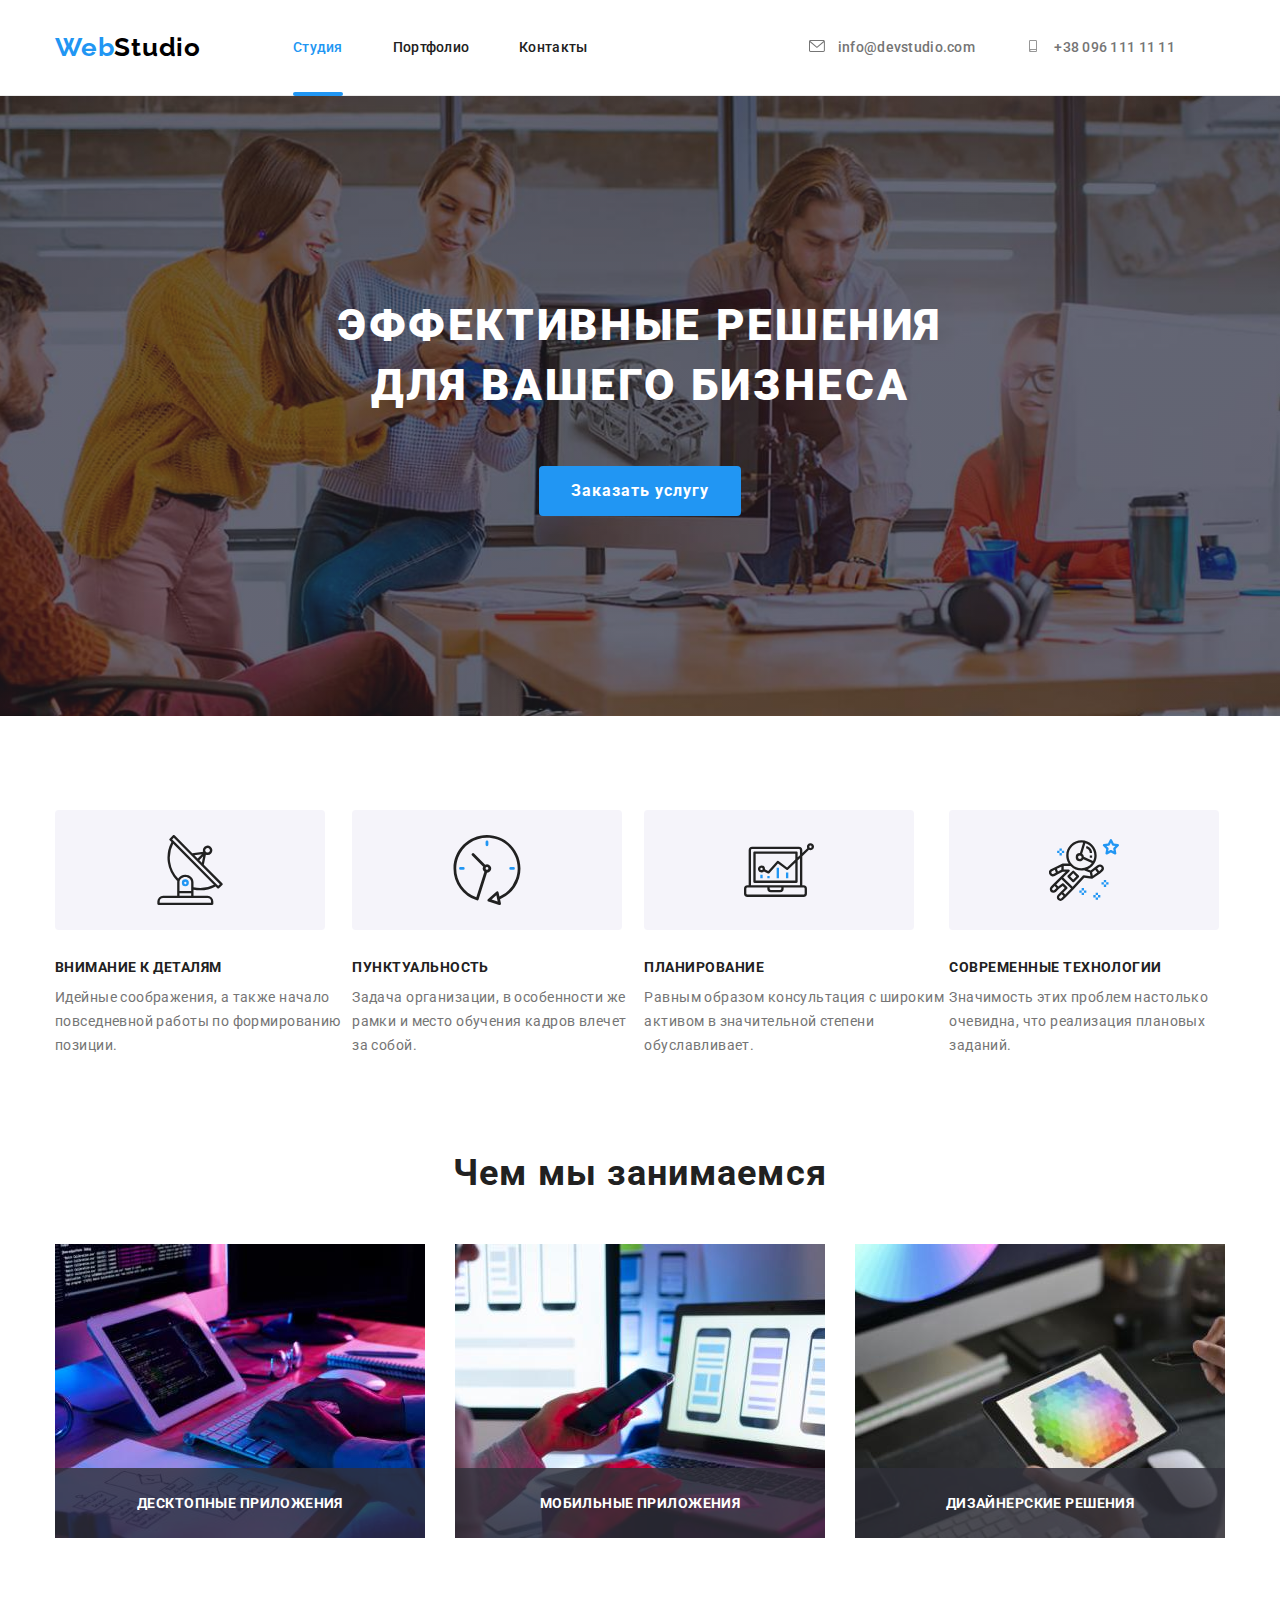
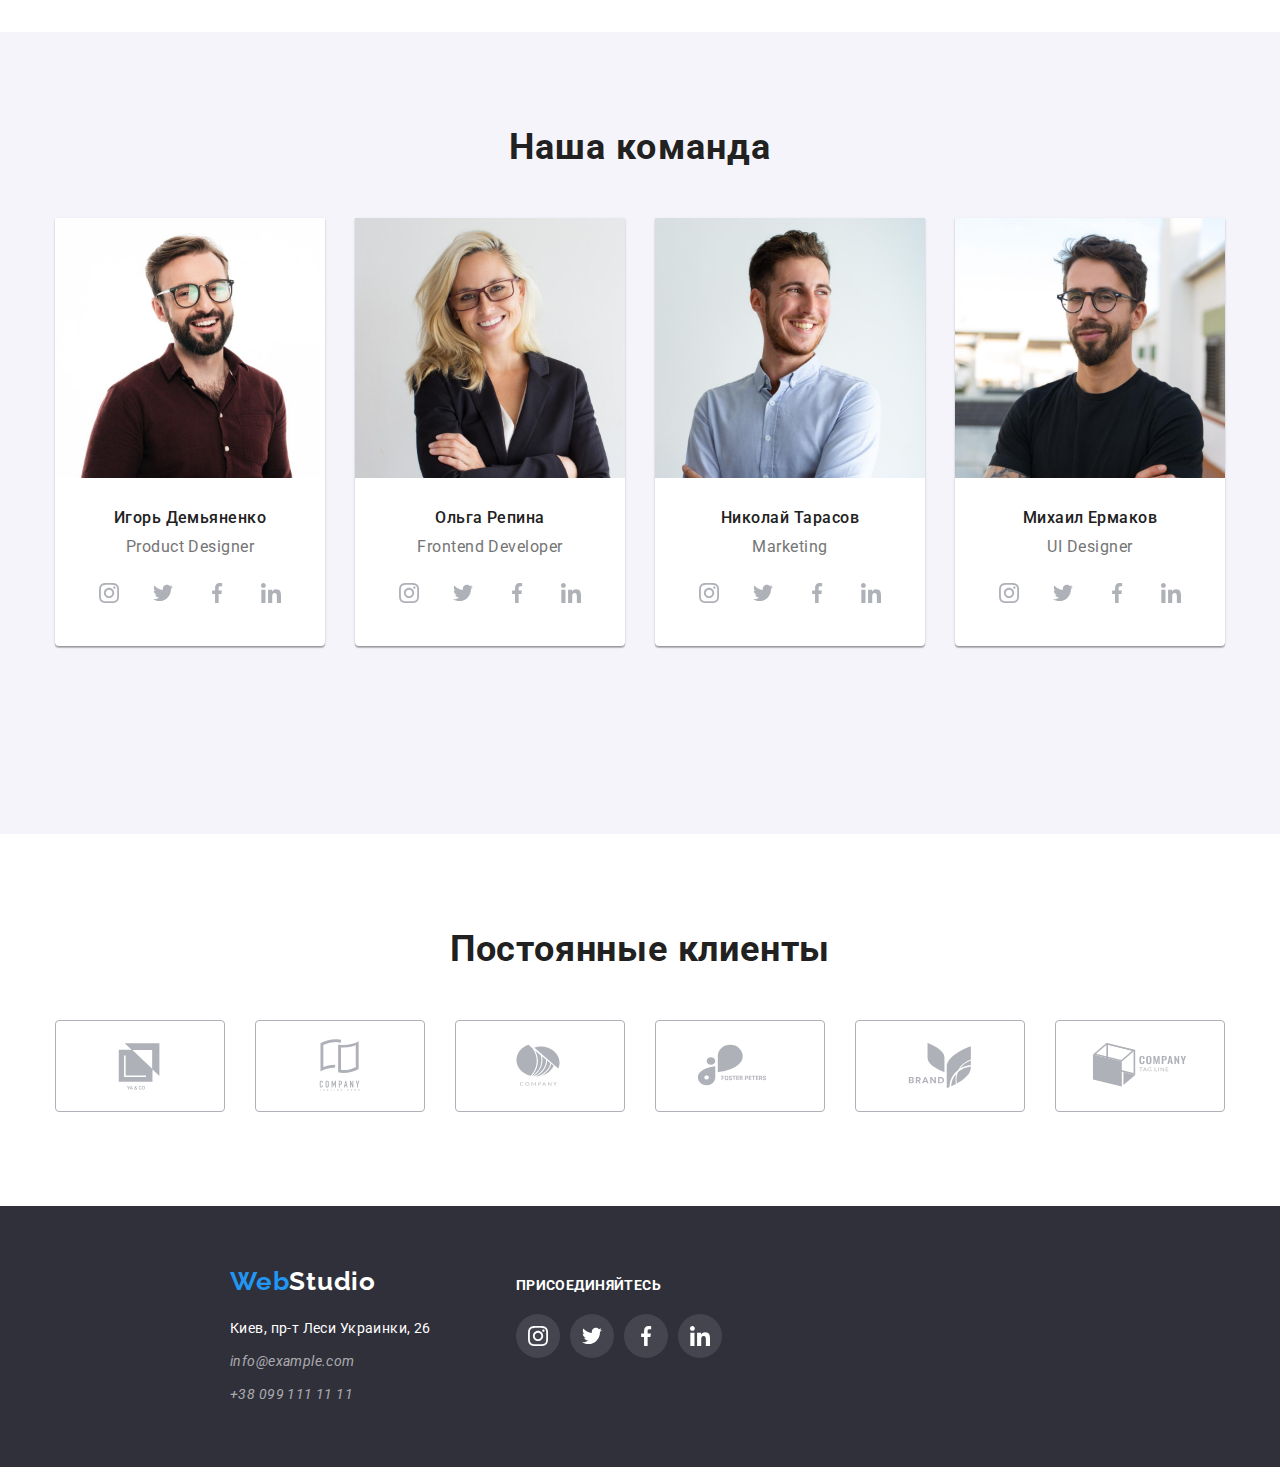
==== index.html @ e21848b0 "save1" ====
<!DOCTYPE html>
<html lang="ru">
  <head>
    <meta charset="UTF-8" />
    <meta http-equiv="X-UA-Compatible" content="IE=edge" />
    <meta name="viewport" content="width=device-width, initial-scale=1.0" />
    <title>WebStudio</title>
    <link
      rel="stylesheet"
      href="https://cdnjs.cloudflare.com/ajax/libs/modern-normalize/1.1.0/modern-normalize.min.css"
    />
    <link rel="preconnect" href="https://fonts.googleapis.com" />
    <link rel="preconnect" href="https://fonts.gstatic.com" crossorigin />
    <link
      href="https://fonts.googleapis.com/css2?family=Raleway:wght@700&family=Roboto:wght@400;500;700;900&display=swap"
      rel="stylesheet"
    />
    <link rel="stylesheet" href="./css/styles.css" />
  </head>

  <body>
    <header class="header">
      <div class="container header-container">
        <nav class="site-nav">
          <a href="" class="header-logo"
            >Web<span class="studio">Studio</span></a
          >
          <ul class="header-menu list">
            <li class="header-item">
              <a class="header-link link current" href="">Студия</a>
            </li>
            <li class="header-item">
              <a class="header-link link" href="./portfolio.html">Портфолио</a>
            </li>
            <li class="header-item">
              <a class="header-link link" href="">Контакты</a>
            </li>
          </ul>
        </nav>
        <div class="header-contact">
          <ul class="header-contacts list header-container">
            <li class="header-contacts-item">
              <a
                class="header-contacts-link link"
                href="mailto:info@devstudio.com"
              >
                <svg class="mail-icon nav-icon">
                  <use href="./images/sprite.svg#icon-mail"></use>
                </svg>
                info@devstudio.com</a
              >
            </li>
            <li class="header-contacts-item">
              <a class="header-contacts-link link" href="tel:+380961111111">
                <svg class="tel-icon nav-icon">
                  <use href="./images/sprite.svg#icon-phone"></use>
                </svg>

                +38 096 111 11 11</a
              >
            </li>
          </ul>
        </div>
      </div>
    </header>
    <main>
      <section class="main-hero">
        <div class="container hero-container">
          <h1 class="hero-title container-title">
            Эффективные решения для вашего бизнеса
          </h1>

          <div class="button">
            <button class="hero-btn btn container-btn" type="button">
              <span class="btn-text" data-modal-open>Заказать услугу</span>
            </button>
          </div>
        </div>
      </section>

      <section class="features">
        <h2 hidden>Наши особенности</h2>
        <div class="container">
          <ul class="advantage">
            <li class="feauters-item list icon-1">
              <h3 class="advantage-title">Внимание к деталям</h3>
              <p class="advantage-description">
                Идейные соображения, а также начало повседневной работы по
                формированию позиции.
              </p>
            </li>
            <li class="feauters-item list icon-2">
              <h3 class="advantage-title">Пунктуальность</h3>
              <p class="advantage-description">
                Задача организации, в особенности же рамки и место обучения
                кадров влечет за собой.
              </p>
            </li>
            <li class="feauters-item list icon-3">
              <h3 class="advantage-title">Планирование</h3>
              <p class="advantage-description">
                Равным образом консультация с широким активом в значительной
                степени обуславливает.
              </p>
            </li>
            <li class="feauters-item list icon-4">
              <h3 class="advantage-title">Современные технологии</h3>
              <p class="advantage-description">
                Значимость этих проблем настолько очевидна, что реализация
                плановых заданий.
              </p>
            </li>
          </ul>
        </div>
      </section>

      <!-- чем мы занимаемся -->
      <section class="about-us">
        <div class="container">
          <h2 class="photo">Чем мы занимаемся</h2>
          <ul class="examples">
            <li class="example-item list">
              <img
                src=".//images/img.jpg"
                alt="Программист в работе"
                width="370"
                height="294"
              />
              <div class="shadow">
                <p class="photo-description">Десктопные приложения</p>
              </div>
            </li>
            <li class="example-item list">
              <img
                src="./images/img-2.jpg"
                alt="Адаптация под мобильное устройство"
                width="370"
                height="294"
              />
              <div class="shadow">
                <p class="photo-description">Мобильные приложения</p>
              </div>
            </li>
            <li class="example-item list">
              <img
                src="./images/img-3.jpg"
                alt="Подбор цвета"
                width="370"
                height="294"
              />
              <div class="shadow">
                <p class="photo-description">Дизайнерские решения</p>
              </div>
            </li>
          </ul>
        </div>
      </section>
      <section class="we">
        <div class="container">
          <h2 class="our-team">Наша команда</h2>
          <ul class="people-list list">
            <li class="team-item">
              <img
                class="team-img"
                src=".//images/img-ppl.jpg"
                alt="Фото мужчины"
                width="270"
                height="260"
              />

              <h3 class="team-personal-name">Игорь Демьяненко</h3>
              <p class="team-position" lang="en">Product Designer</p>
              <ul class="team-item-list social-list list">
                <li class="social-item">
                  <a
                    href="https://www.instagram.com/?hl=ru"
                    class="social-link link"
                  >
                    <svg class="social-icon">
                      <use href="./images/sprite.svg#icon-instagram"></use>
                    </svg>
                  </a>
                </li>
                <li class="social-item">
                  <a
                    href="https://twitter.com/?lang=ru"
                    class="social-link link"
                  >
                    <svg class="social-icon">
                      <use href="./images/sprite.svg#icon-twitter"></use>
                    </svg>
                  </a>
                </li>
                <li class="social-item">
                  <a
                    href="https://uk-ua.facebook.com/"
                    class="social-link link"
                  >
                    <svg class="social-icon">
                      <use href="./images/sprite.svg#icon-facebook"></use>
                    </svg>
                  </a>
                </li>
                <li class="social-item">
                  <a
                    href="https://www.linkedin.com/?trk=guest_homepage-basic_nav-header-logo"
                    class="social-link link"
                  >
                    <svg class="social-icon">
                      <use href="./images/sprite.svg#icon-linkedin"></use>
                    </svg>
                  </a>
                </li>
              </ul>
            </li>
            <li class="team-item">
              <img
                class="team-img"
                src=".//images/img-ppl2.jpg"
                alt="Фото девушки"
                width="270"
                height="260"
              />

              <h3 class="team-personal-name">Ольга Репина</h3>
              <p class="team-position" lang="en">Frontend Developer</p>
              <ul class="team-item-list social-list list">
                <li class="social-item">
                  <a
                    href="https://www.instagram.com/?hl=ru"
                    class="social-link link"
                  >
                    <svg class="social-icon">
                      <use href="./images/sprite.svg#icon-instagram"></use>
                    </svg>
                  </a>
                </li>
                <li class="social-item">
                  <a
                    href="https://twitter.com/?lang=ru"
                    class="social-link link"
                  >
                    <svg class="social-icon">
                      <use href="./images/sprite.svg#icon-twitter"></use>
                    </svg>
                  </a>
                </li>
                <li class="social-item">
                  <a
                    href="https://uk-ua.facebook.com/"
                    class="social-link link"
                  >
                    <svg class="social-icon">
                      <use href="./images/sprite.svg#icon-facebook"></use>
                    </svg>
                  </a>
                </li>
                <li class="social-item">
                  <a
                    href="https://www.linkedin.com/?trk=guest_homepage-basic_nav-header-logo"
                    class="social-link link"
                  >
                    <svg class="social-icon">
                      <use href="./images/sprite.svg#icon-linkedin"></use>
                    </svg>
                  </a>
                </li>
              </ul>
            </li>
            <li class="team-item">
              <img
                class="team-img"
                src=".//images/img-ppl3.jpg"
                alt="Фото парня"
                width="270"
                height="260"
              />

              <h3 class="team-personal-name">Николай Тарасов</h3>
              <p class="team-position" lang="en">Marketing</p>
              <ul class="team-item-list social-list list">
                <li class="social-item">
                  <a
                    href="https://www.instagram.com/?hl=ru"
                    class="social-link link"
                  >
                    <svg class="social-icon">
                      <use href="./images/sprite.svg#icon-instagram"></use>
                    </svg>
                  </a>
                </li>
                <li class="social-item">
                  <a
                    href="https://twitter.com/?lang=ru"
                    class="social-link link"
                  >
                    <svg class="social-icon">
                      <use href="./images/sprite.svg#icon-twitter"></use>
                    </svg>
                  </a>
                </li>
                <li class="social-item">
                  <a
                    href="https://uk-ua.facebook.com/"
                    class="social-link link"
                  >
                    <svg class="social-icon">
                      <use href="./images/sprite.svg#icon-facebook"></use>
                    </svg>
                  </a>
                </li>
                <li class="social-item">
                  <a
                    href="https://www.linkedin.com/?trk=guest_homepage-basic_nav-header-logo"
                    class="social-link link"
                  >
                    <svg class="social-icon">
                      <use href="./images/sprite.svg#icon-linkedin"></use>
                    </svg>
                  </a>
                </li>
              </ul>
            </li>
            <li class="team-item">
              <img
                class="team-img"
                src=".//images/img-ppl4.jpg"
                alt="Фото мужчины в очках"
                width="270"
                height="260"
              />

              <h3 class="team-personal-name">Михаил Ермаков</h3>
              <p class="team-position" lang="en">UI Designer</p>
              <ul class="team-item-list social-list list">
                <li class="social-item">
                  <a
                    href="https://www.instagram.com/?hl=ru"
                    class="social-link link"
                  >
                    <svg class="social-icon">
                      <use href="./images/sprite.svg#icon-instagram"></use>
                    </svg>
                  </a>
                </li>
                <li class="social-item">
                  <a
                    href="https://twitter.com/?lang=ru"
                    class="social-link link"
                  >
                    <svg class="social-icon">
                      <use href="./images/sprite.svg#icon-twitter"></use>
                    </svg>
                  </a>
                </li>
                <li class="social-item">
                  <a
                    href="https://uk-ua.facebook.com/"
                    class="social-link link"
                  >
                    <svg class="social-icon">
                      <use href="./images/sprite.svg#icon-facebook"></use>
                    </svg>
                  </a>
                </li>
                <li class="social-item">
                  <a
                    href="https://www.linkedin.com/?trk=guest_homepage-basic_nav-header-logo"
                    class="social-link link"
                  >
                    <svg class="social-icon">
                      <use href="./images/sprite.svg#icon-linkedin"></use>
                    </svg>
                  </a>
                </li>
              </ul>
            </li>
          </ul>
        </div>
      </section>
      <section class="our-clients">
        <div class="container">
          <h2 class="regular-clients">Постоянные клиенты</h2>
          <ul class="clients-list">
            <li class="clients-item">
              <a href="" class="clients-link">
                <svg class="clients-icon">
                  <use href="./images/sprite.svg#icon-yaco"></use>
                </svg>
              </a>
            </li>
            <li class="clients-item">
              <a href="" class="clients-link">
                <svg class="clients-icon">
                  <use href="./images/sprite.svg#icon-logoscnd"></use>
                </svg>
              </a>
            </li>
            <li class="clients-item">
              <a href="" class="clients-link">
                <svg class="clients-icon">
                  <use href="./images/sprite.svg#icon-logothrd"></use>
                </svg>
              </a>
            </li>
            <li class="clients-item">
              <a href="" class="clients-link">
                <svg class="clients-icon">
                  <use href="./images/sprite.svg#icon-logofr"></use>
                </svg>
              </a>
            </li>
            <li class="clients-item">
              <a href="" class="clients-link">
                <svg class="clients-icon">
                  <use href="./images/sprite.svg#icon-logofifth"></use>
                </svg>
              </a>
            </li>
            <li class="clients-item">
              <a href="" class="clients-link">
                <svg class="clients-icon">
                  <use href="./images/sprite.svg#icon-lastlogo"></use>
                </svg>
              </a>
            </li>
          </ul>
        </div>
      </section>
      <footer class="basement">
        <div class="container footer-container">
          <div class="footer-web">
            <div class="logo-foot">
              <a href="" class="footer-logo"
                >Web<span class="footer-studio">Studio</span></a
              >
            </div>

            <address class="information">
              <ul class="footer-menu list">
                <li class="footer-item">
                  <a
                    class="address-link link"
                    href="https://www.google.com/maps/place/%D0%B1%D1%83%D0%BB.+%D0%9B%D0%B5%D1%81%D0%B8+%D0%A3%D0%BA%D1%80%D0%B0%D0%B8%D0%BD%D0%BA%D0%B8,+26,+%D0%9A%D0%B8%D0%B5%D0%B2,+02000/data=!4m2!3m1!1s0x40d4cf0e033ecbe9:0x57a4dffefec77da0?sa=X&ved=2ahUKEwjEkI7In4zzAhXygf0HHdX_CNgQ8gF6BAgOEAE"
                    >Киев, пр-т Леси Украинки, 26</a
                  >
                </li>
                <li class="footer-item">
                  <a class="footer-link link" href="mailto:info@example.com"
                    >info@example.com</a
                  >
                </li>
                <li class="footer-item">
                  <a class="footer-link link" href="tel:+380991111111"
                    >+38 099 111 11 11</a
                  >
                </li>
              </ul>
            </address>
          </div>
          <div class="social-footer">
            <h3 class="social-head">присоединяйтесь</h3>
            <ul class="social-list list">
              <li class="social-item">
                <a href="https://www.instagram.com/" class="footer-social link">
                  <svg class="footer-social-icon">
                    <use href="./images/sprite.svg#icon-instagram"></use>
                    >
                  </svg>
                </a>
              </li>
              <li class="social-item">
                <a href="https://twitter.com/" class="footer-social link">
                  <svg class="footer-social-icon">
                    <use href="./images/sprite.svg#icon-twitter"></use>
                    >
                  </svg>
                </a>
              </li>
              <li class="social-item">
                <a
                  href="https://uk-ua.facebook.com/"
                  class="footer-social link"
                >
                  <svg class="footer-social-icon">
                    <use href="./images/sprite.svg#icon-facebook"></use>
                    >
                  </svg>
                </a>
              </li>
              <li class="social-item">
                <a href="https://www.linkedin.com/" class="footer-social link">
                  <svg class="footer-social-icon">
                    <use href="./images/sprite.svg#icon-linkedin"></use>
                  </svg>
                </a>
              </li>
            </ul>
          </div>
        </div>
      </footer>
    </main>
    <div class="backdrop is-hidden" data-modal>
      <div class="modal">
        <button type="button" class="close-btn" data-modal-close>
          <svg class="close-icon">
            <use href="./images/sprite.svg#icon-close"></use>
          </svg>
        </button>
      </div>
    </div>
    <script src="./js/modal.js"></script>
  </body>
</html>
---- css/styles.css ----
:root {
  --primary-title-color: #ffffff;
  --secondary-title-color: #212121;
  --primary-text-color: #757575;
  --header-text-color: #212121;
  --header-link-color: #757575;
  --accent-color: #2196f3;
  --background-color: #2f303a;
  --our-team-color: #f5f4fa;
}

p,
h1,
h2,
h3,
h4,
h5,
h6 {
  margin: 0;
}
ul {
  margin: 0;
  padding-left: 0;
}

img {
  display: block;
  max-width: 100%;
  height: auto;
}

body {
  font-family: "Roboto", sans-serif;
  background-color: var(--primary-title-color);
  letter-spacing: 0.03em;
  color: var(--header-text-color);
  margin: 0 auto;
}

/* Header */

.header {
  padding-top: 32px;
  padding-bottom: 32px;
  border-bottom: 1px solid #ececec;
}

.container {
  width: 1200px;
  padding-left: 15px;
  padding-right: 15px;
  margin-left: auto;
  margin-right: auto;
}

.header-container {
  display: flex;
}

.site-nav {
  display: flex;
}
.header-contact {
  display: flex;
  margin-left: auto;
  align-items: center;
}

.header-logo {
  display: block;
  width: 145px;
  height: 31px;
  left: 215px;
  top: 24px;

  font-family: Raleway;

  font-weight: bold;
  font-size: 26px;
  line-height: 1.19;
  /* identical to box height */

  letter-spacing: 0.03em;

  color: var(--accent-color);
  text-decoration: none;
  margin-right: 93px;
}
.studio {
  color: black;
}

.header-menu {
  display: flex;
  align-items: center;
}

.header-item:not(:last-child) {
  margin-right: 50px;
}

.current::after {
  content: "";
  position: absolute;
  border-radius: 2px;
  width: 100%;
  height: 4px;
  background-color: #2196f3;
  display: block;
  bottom: -41px;
}

.header-menu,
.header-link.current {
  color: #2196f3;
}

.link {
  text-decoration: none;
  display: block;
  transition: 250ms cubic-bezier(0.4, 0, 0.2, 1);
}

.list {
  list-style: none;
}

.header-link {
  font-weight: 500;
  font-size: 14px;
  line-height: 1.14;
  letter-spacing: 0.02em;
  color: var(--header-text-color);
  position: relative;
}

.header-link:hover,
.header-link:focus {
  color: var(--accent-color);
}

.header-contacts-item:focus,
.header-contacts-item:hover {
  fill: #2196f3;
}

.header-contacts-link {
  font-weight: 500;
  font-size: 14px;
  line-height: 1.14;
  letter-spacing: 0.02em;

  color: var(--header-link-color);
  margin-right: 50px;
}

.header-contacts-link:hover,
.header-contacts-link:focus {
  color: var(--accent-color);
}

.mail-icon {
  height: 12px;
  width: 16px;
  margin-right: 10px;
  fill: currentColor;
}

.tel-icon {
  height: 12px;
  width: 16px;
  margin-right: 10px;
  fill: currentColor;
}

/* HERO */

.main-hero {
  background-image: linear-gradient(
      to right,
      rgba(47, 48, 58, 0.4),
      rgba(47, 48, 58, 0.4)
    ),
    url(../images/hero.jpg);
  background-repeat: no-repeat;
  background-position: center;
  background-size: cover;
  text-align: center;
  padding: 200px 0;
}

.hero-title {
  max-width: 696px;
  margin: 0 auto;
  margin-bottom: 50px;
  font-weight: 900;
  font-size: 44px;
  line-height: 1.36;
  text-align: center;
  letter-spacing: 0.06em;
  text-transform: uppercase;
  color: var(--primary-title-color);
}

.btn {
  font-family: inherit;
  font-weight: bold;
  font-size: 16px;
  line-height: 1.87;
  letter-spacing: 0.06em;
  border: none;
  border-radius: 4px;
}
.hero-btn {
  padding: 10px 32px;
  cursor: pointer;
  font-weight: bold;
  font-family: inherit;
  font-size: 16px;
  line-height: 1.88;
  letter-spacing: 0.06em;
  color: var(--primary-title-color);
  background-color: #2196f3;
}

.button {
  display: flex;
  justify-content: center;
}

.features {
  padding-top: 94px;
  padding-bottom: 47px;
}

.advantage-title {
  font-weight: bold;
  font-size: 14px;
  line-height: 1.14;
  text-transform: uppercase;
  color: var(--header-text-color);
  margin-bottom: 10px;
}
.advantage-description {
  font-size: 14px;
  line-height: 1.71;
  letter-spacing: 0.03em;
  color: var(--header-link-color);
  font-weight: normal;
}
.advantage {
  text-decoration: none;
  list-style: none;
  display: flex;
}

.feauters-item:nth-child(0) {
  width: 270px;
  flex-basis: calc(100% / 4 - 30px);
  font-weight: bold;
  font-size: 14px;
  line-height: 1.14;
  color: var(--secondary-title-color);
  margin-left: 30px;
}

.feauters-item::before {
  content: "";
  display: block;
  margin-bottom: 30px;
  background-repeat: no-repeat;
  background-position: center;
  width: 270px;
  height: 120px;
  background: #f5f4fa;
  border-radius: 4px;
}

.icon-1::before {
  background-image: url(../images/satelite.svg);
  background-repeat: no-repeat;
  background-position: center;
}

.icon-2::before {
  background-image: url(../images/clock.svg);
  background-repeat: no-repeat;
  background-position: center;
}

.icon-3::before {
  background-image: url(../images/diagram.svg);
  background-repeat: no-repeat;
  background-position: center;
}

.icon-4::before {
  background-image: url(../images/astronaut.svg);
  background-repeat: no-repeat;
  background-position: center;
}

/* Чем мы занимаемся */

.about-us {
  padding-top: 47px;
  padding-bottom: 94px;
}

.photo {
  display: block;
  font-weight: bold;
  font-size: 36px;
  line-height: 1.17;
  text-align: center;
  letter-spacing: 0.03em;
  color: var(--header-text-color);
  margin-bottom: 50px;
}
.examples {
  display: flex;
  flex-basis: calc(100% / 3 - 90px);
  align-items: center;
}

.example-item:not(:last-child) {
  margin-right: 30px;
}

.example-item {
  position: relative;
}

.shadow {
  display: flex;
  align-items: center;
  justify-content: center;
  position: absolute;
  bottom: 0;
  width: 370px;
  height: 70px;
  background-color: rgba(47, 48, 58, 0.8);
}

.photo-description {
  font-family: Roboto;
  font-style: normal;
  font-weight: bold;
  font-size: 14px;
  line-height: 16px;
  text-align: center;
  letter-spacing: 0.03em;
  text-transform: uppercase;

  color: #ffffff;
}

.we {
  background: var(--our-team-color);
  padding-top: 94px;
  padding-bottom: 94px;
}
.our-team {
  font-weight: bold;
  font-size: 36px;
  line-height: 1.17;
  text-align: center;
  justify-content: center;
  color: var(--header-text-color);
  margin-bottom: 50px;
  letter-spacing: 0.03em;
}
.people-list {
  display: flex;
  justify-content: flex-start;
}

.team-item {
  margin-right: 30px;
  background-color: var(--primary-title-color);
  border-radius: 0px 0px 4px 4px;
  margin-bottom: 94px;
  box-shadow: 0px 1px 3px rgba(0, 0, 0, 0.12), 0px 1px 1px rgba(0, 0, 0, 0.14),
    0px 2px 1px rgba(0, 0, 0, 0.2);
  max-height: 100%;
}

.team-item:nth-child(4n) {
  margin-right: 0;
}

.team-img {
  margin-bottom: 30px;
}

.team-personal-name {
  margin-bottom: 10px;
  font-weight: 500;
  font-size: 16px;
  line-height: 19px;
  text-align: center;
  letter-spacing: 0.03em;
}

.team-position {
  margin-bottom: 16px;

  font-size: 16px;
  line-height: 19px;
  text-align: center;
  letter-spacing: 0.03em;
  color: #757575;
}

.social-list {
  display: flex;
  justify-content: center;
  padding-bottom: 30px;
}

.social-item {
  width: 44px;
  height: 44px;
}

.social-item + .social-item {
  margin-left: 10px;
}

.social-link {
  width: 44px;
  height: 44px;
  border-radius: 50%;
  background-color: #ffffff;
  display: flex;
  align-items: center;
  justify-content: center;
  padding-top: 28px;
}

.social-link:hover,
.social-link:focus {
  background-color: #2196f3;
}

.social-icon {
  width: 20px;
  height: 20px;
  margin-top: 12px;
  margin-bottom: 42px;
  fill: #afb1b8;
}

.social-link:hover .social-icon,
.social-link:focus .social-icon {
  fill: #ffffff;
}

.our-clients {
  height: auto;
  padding-bottom: 94px;
  padding-top: 94px;

  background-color: #ffffff;
}

.regular-clients {
  font-family: Roboto;
  font-style: normal;
  font-weight: bold;
  font-size: 36px;
  line-height: 42px;
  text-align: center;
  letter-spacing: 0.8px;
  margin-bottom: 50px;
}

.clients-list {
  display: flex;
  justify-content: center;
  list-style: none;
}

.clients-item:not(:last-child) {
  margin-right: 30px;
}

.clients-link {
  display: flex;
  width: 170px;
  height: 92px;
  justify-content: center;
  align-items: center;
  cursor: pointer;
  border: 1px solid #afb1b8;
  box-sizing: border-box;
  border-radius: 4px;
}

.clients-link:hover,
.clients-link:focus {
  border: 1px solid #2196f3;
  fill: #2196f3;
}

.clients-icon {
  fill: #afb1b8;
  width: 106px;
  height: 60px;
  transition: 250ms cubic-bezier(0.4, 0, 0.2, 1);
}

.clients-link:hover .clients-icon,
.clients-link:focus .clients-icon {
  fill: #2196f3;
}

.basement {
  background: var(--background-color);
  position: absolute;
  padding-top: 60px;
  padding-bottom: 60px;
  max-height: 252px auto;
  min-width: 1600px;
  margin: auto;
}

.basement-container {
  display: block;
  padding-top: 60px;
  padding-bottom: 60px;
  max-width: 1600px;
  width: 1600px;
  height: 252px;
  left: 0px;
  top: 2097px;
}

.footer-container {
  display: flex;
  align-items: baseline;
}

.footer-web {
  margin-right: 70px;
  margin-left: 15px;
  margin-right: 15px;
}

.logo-foot {
  margin-bottom: 20px;
  height: 31px;
  width: 145px;
}

.footer-logo {
  display: inline-block;
  margin-bottom: 20px;
  font-family: Raleway;
  font-weight: bold;
  font-size: 26px;
  line-height: 1.19;
  /* identical to box height */
  letter-spacing: 0.03em;
  color: var(--accent-color);
  text-decoration: none;
}

.footer-studio {
  color: var(--primary-title-color);
}

.footer-link {
  font-size: 14px;
  line-height: 1.71;
  /* or 171% */

  letter-spacing: 0.03em;

  color: rgba(255, 255, 255, 0.6);
}

.footer-link:hover,
.footer-link:focus {
  color: var(--accent-color);
}

.footer-item:not(:last-child) {
  display: block;
  margin-bottom: 9px;
}

.address-link {
  font-family: Roboto;
  font-style: normal;
  font-weight: normal;
  font-size: 14px;
  line-height: 1.71;
  /* or 171% */

  letter-spacing: 0.03em;

  color: var(--primary-title-color);
}
.address-link:hover,
.address-link:focus {
  color: var(--accent-color);
}

.social-footer {
  margin-left: 70px;
}

.social-head {
  font-family: Roboto;
  font-style: normal;
  font-weight: bold;
  font-size: 14px;
  line-height: 1.14;
  letter-spacing: 0.03em;
  text-transform: uppercase;

  color: #ffffff;
  margin-bottom: 20px;
}

.social-list {
  display: flex;
  justify-content: center;
  align-items: center;
}

.footer-social {
  display: flex;
  align-items: center;
  justify-content: center;
  width: 44px;
  height: 44px;
  background-color: rgba(255, 255, 255, 0.1);
  border-radius: 50%;
}

.footer-social:focus,
.footer-social:hover {
  background-color: #2196f3;
  border-radius: 50%;
}

.footer-social-icon {
  width: 20px;
  height: 20px;
  fill: #ffffff;
}

.footer-social:focus .footer-social-icon,
.footer-social:hover .footer-social-icon {
  fill: #ffffff;
}

/* ---------------portfolio page----------------- */

.portfolio-container {
  max-width: 1230px;
  margin: 0 auto;
  padding: 0 15px;
}

.filter-btn {
  cursor: pointer;
  font-family: inherit;
  font-weight: 500;
  font-size: 16px;
  line-height: 1.62;
  text-align: center;
  border-radius: 4px;
  border: none;
  padding: 6px 22px;
  background-color: #f5f4fa;
  transition: 250ms cubic-bezier(0.4, 0, 0.2, 1);
}

.filter-btn:hover,
.filter-btn:focus {
  background-color: var(--accent-color);
  color: var(--primary-title-color);
  box-shadow: 0px 3px 1px rgba(0, 0, 0, 0.1), 0px 1px 2px rgba(0, 0, 0, 0.08),
    0px 2px 2px rgba(0, 0, 0, 0.12);
}
.plate {
  left: 215px;
  top: 262px;
  background: #ffffff;
}

.plate-link {
  height: 404px;
}

.plate-link:hover,
.plate-link:focus {
  box-shadow: 0px 4px 4px rgba(0, 0, 0, 0.25);
  /* transition: 250ms cubic-bezier(0.4, 0, 0.2, 1); */
}

.plate-top-wrapper {
  position: relative;
  overflow: hidden;
}

.plate-link:hover .animate-plate {
  transform: translateY(0);
  transition: 250ms cubic-bezier(0.4, 0, 0.2, 1);
}

.animate-plate {
  font-family: Roboto;
  font-style: normal;
  font-weight: normal;
  font-size: 18px;
  line-height: 1.5;
  letter-spacing: 0.03em;
  color: #ffffff;
  background-color: rgba(33, 150, 243, 0.9);
  position: absolute;
  height: 100%;
  bottom: 0;
  padding-left: 24px;
  padding-top: 63px;
  padding-right: 24px;
  padding-bottom: 63px;
  transform: translateY(101%);
  transition: transform 300ms linear;
}

.description {
  padding-top: 20px;
  font-weight: bold;
  font-size: 18px;
  line-height: 2;
  /* identical to box height, or 200% */

  letter-spacing: 0.06em;

  color: var(--secondary-title-color);
}

.type {
  font-size: 16px;
  line-height: 1.87;
  /* identical to box height, or 187% */

  letter-spacing: 0.03em;

  color: var(--header-link-color);
}

.portfolio {
  padding-top: 94px;
  padding-bottom: 50px;
}

.filter {
  display: flex;
  justify-content: center;
}

.filter-list {
  margin-right: 9px;
  margin-bottom: 50px;
}

.filter-list:not(:last-child) {
  margin-right: 8px;
}

.filter-list:nth-child(5n) {
  margin-right: 0px;
}

.work-list {
  display: flex;
  flex-wrap: wrap;
}
.plate {
  margin-right: 30px;
  margin-bottom: 30px;
  width: 370px;

  border: 1px solid #eeeeee;
}
.plate:nth-last-child(3n + 1) {
  margin-right: 0px;
}

.plate:nth-last-child(-n + 3) {
  margin-bottom: 0px;
}

.description {
  padding-bottom: 4px;
  padding-left: 24px;

  font-weight: 700;
  font-size: 18px;
  line-height: 2;
  letter-spacing: 0.06em;
  color: #212121;
}

.type {
  padding-bottom: 20px;
  padding-left: 24px;

  font-style: normal;
  font-weight: normal;
  font-size: 16px;
  line-height: 1.87;
  letter-spacing: 0.03em;
  color: #757575;
}

/* modalka */

.backdrop {
  position: fixed;
  width: 100vw;
  height: 100vh;
  background-color: rgba(0, 0, 0, 0.2);
  top: 0;
  display: flex;
  align-items: center;
  justify-content: center;
  transition: opacity 250ms ease-in-out, visibility 250ms ease-in-out;
}

.backdrop.is-hidden {
  opacity: 0;
  visibility: hidden;
  pointer-events: none;
}

.modal {
  width: 528px;
  min-height: 581px;
  background-color: #ffffff;
  border-radius: 4px;
  position: relative;
}

.close-btn {
  position: absolute;
  right: 8px;
  top: 8px;
  border-radius: 50%;
  background-color: transparent;
  border: 1px solid rgba(0, 0, 0, 0.1);
  width: 30px;
  height: 30px;
}

.close-btn:hover {
  cursor: pointer;
}

.close-icon {
  width: 11px;
  height: 11px;
}
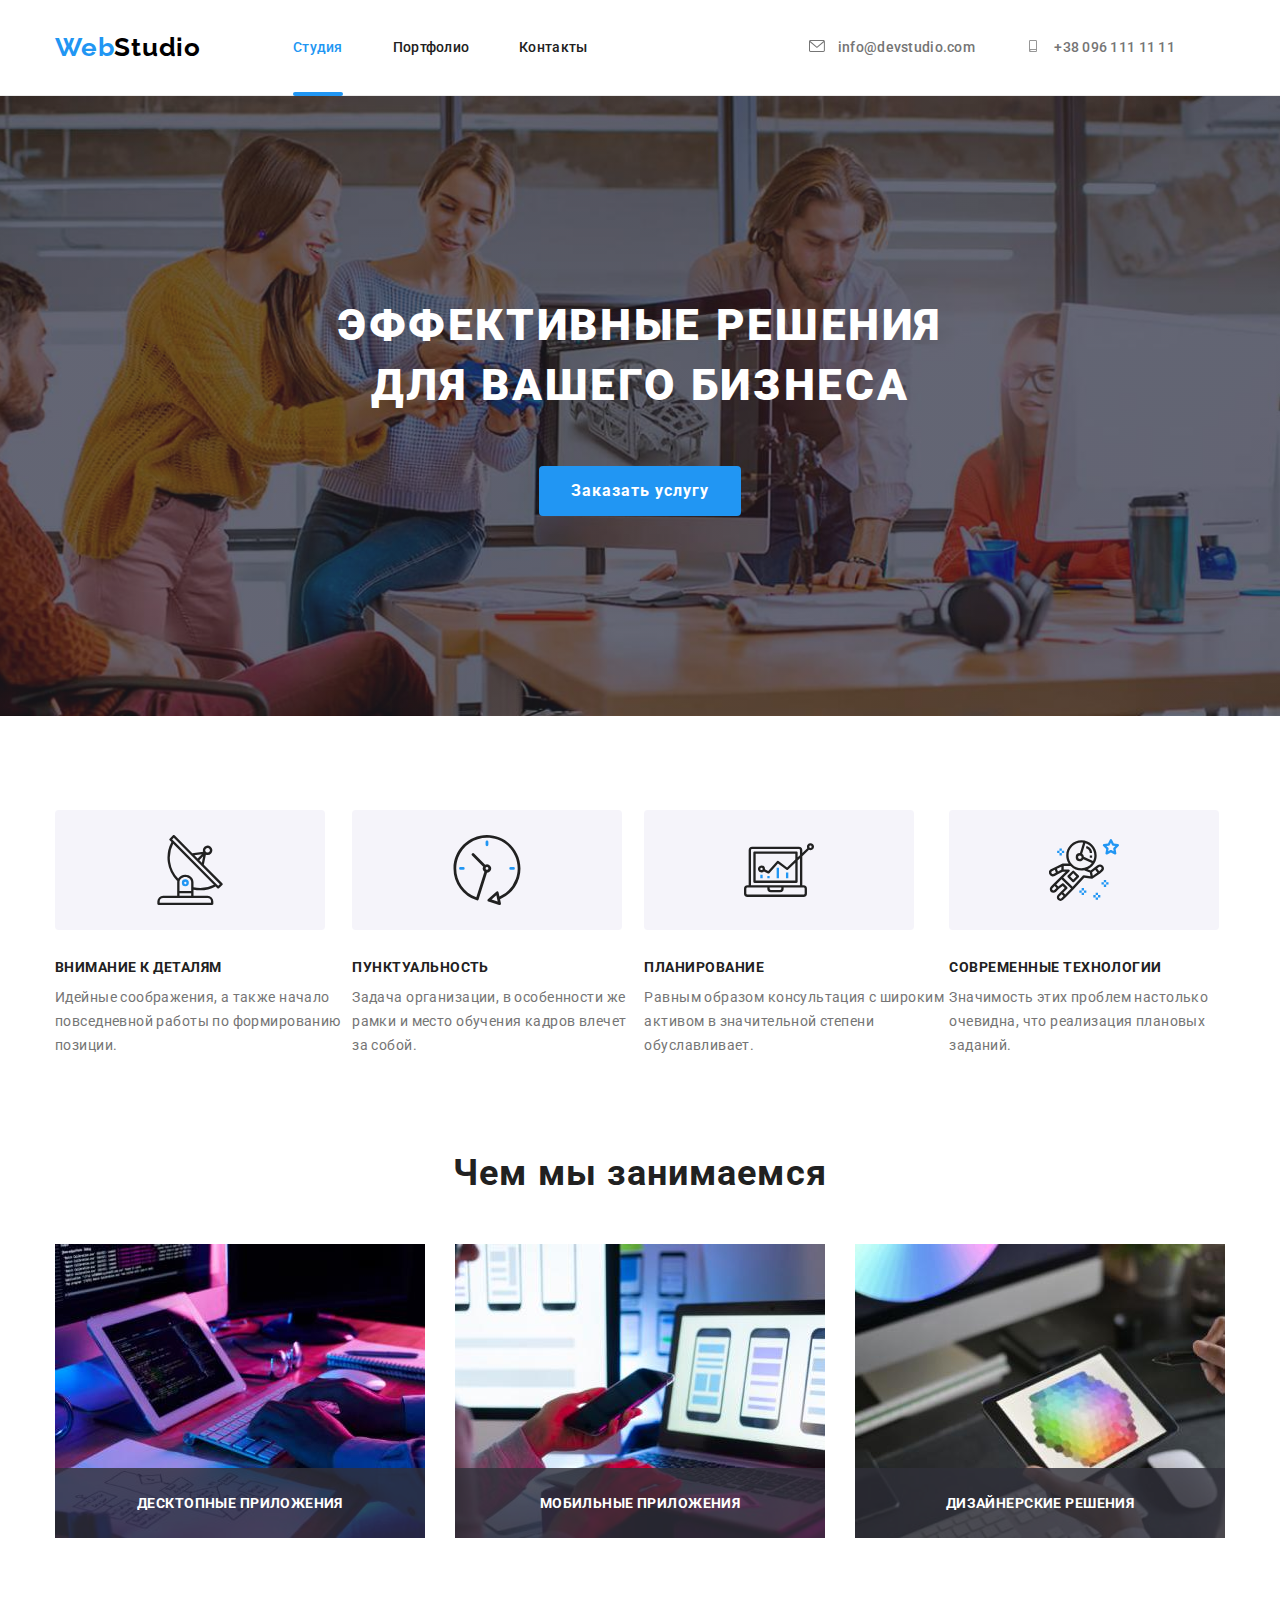
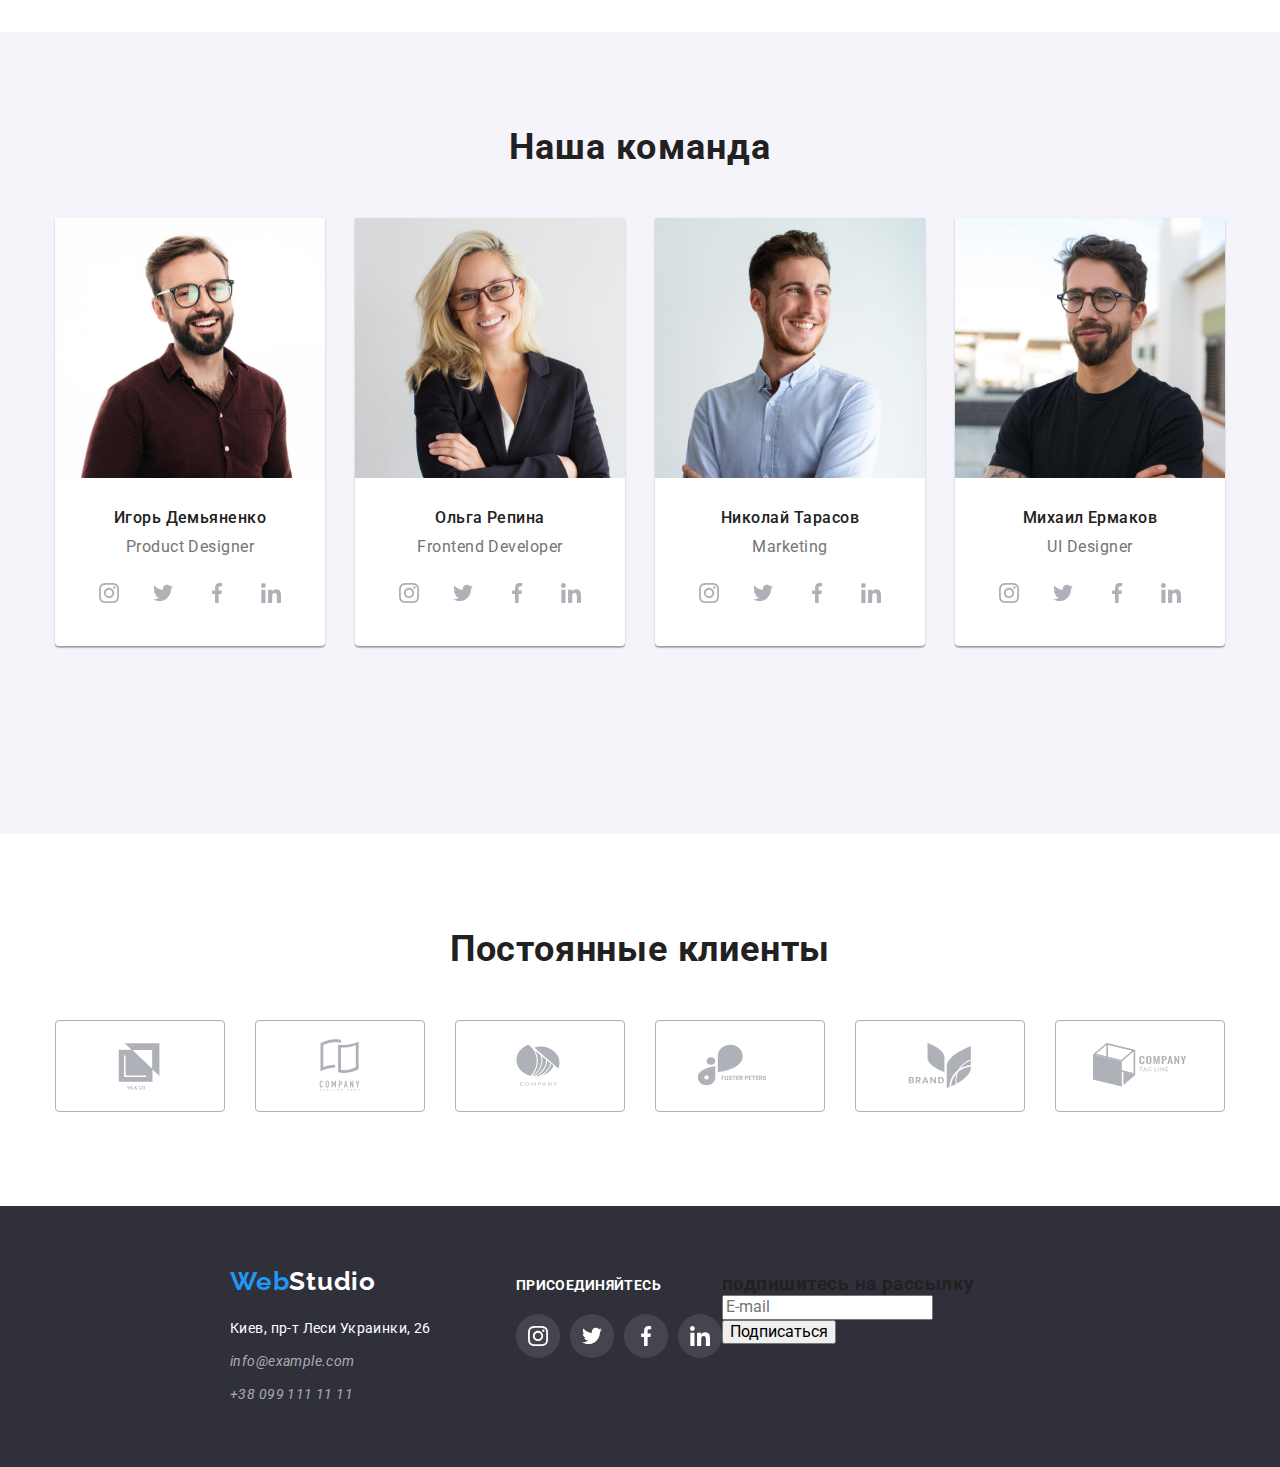
==== commit 0ac1a551: "save" ====
--- a/index.html
+++ b/index.html
@@ -17,7 +17,6 @@
     />
     <link rel="stylesheet" href="./css/styles.css" />
   </head>
-
   <body>
     <header class="header">
       <div class="container header-container">
@@ -55,7 +54,6 @@
                 <svg class="tel-icon nav-icon">
                   <use href="./images/sprite.svg#icon-phone"></use>
                 </svg>
-
                 +38 096 111 11 11</a
               >
             </li>
@@ -69,7 +67,6 @@
           <h1 class="hero-title container-title">
             Эффективные решения для вашего бизнеса
           </h1>
-
           <div class="button">
             <button class="hero-btn btn container-btn" type="button">
               <span class="btn-text" data-modal-open>Заказать услугу</span>
@@ -77,7 +74,6 @@
           </div>
         </div>
       </section>
-
       <section class="features">
         <h2 hidden>Наши особенности</h2>
         <div class="container">
@@ -113,7 +109,6 @@
           </ul>
         </div>
       </section>
-
       <!-- чем мы занимаемся -->
       <section class="about-us">
         <div class="container">
@@ -167,7 +162,6 @@
                 width="270"
                 height="260"
               />
-
               <h3 class="team-personal-name">Игорь Демьяненко</h3>
               <p class="team-position" lang="en">Product Designer</p>
               <ul class="team-item-list social-list list">
@@ -221,7 +215,6 @@
                 width="270"
                 height="260"
               />
-
               <h3 class="team-personal-name">Ольга Репина</h3>
               <p class="team-position" lang="en">Frontend Developer</p>
               <ul class="team-item-list social-list list">
@@ -275,7 +268,6 @@
                 width="270"
                 height="260"
               />
-
               <h3 class="team-personal-name">Николай Тарасов</h3>
               <p class="team-position" lang="en">Marketing</p>
               <ul class="team-item-list social-list list">
@@ -329,7 +321,6 @@
                 width="270"
                 height="260"
               />
-
               <h3 class="team-personal-name">Михаил Ермаков</h3>
               <p class="team-position" lang="en">UI Designer</p>
               <ul class="team-item-list social-list list">
@@ -435,7 +426,6 @@
                 >Web<span class="footer-studio">Studio</span></a
               >
             </div>
-
             <address class="information">
               <ul class="footer-menu list">
                 <li class="footer-item">
@@ -497,6 +487,13 @@
               </li>
             </ul>
           </div>
+          <div class="form">
+            <h3 class="form-head">подпишитесь на рассылку</h3>
+            <form action="#" class="footer-form">
+              <input type="mail" name="mail" placeholder="E-mail" />
+            </form>
+            <button type="submit" class="form-btn">Подписаться</button>
+          </div>
         </div>
       </footer>
     </main>
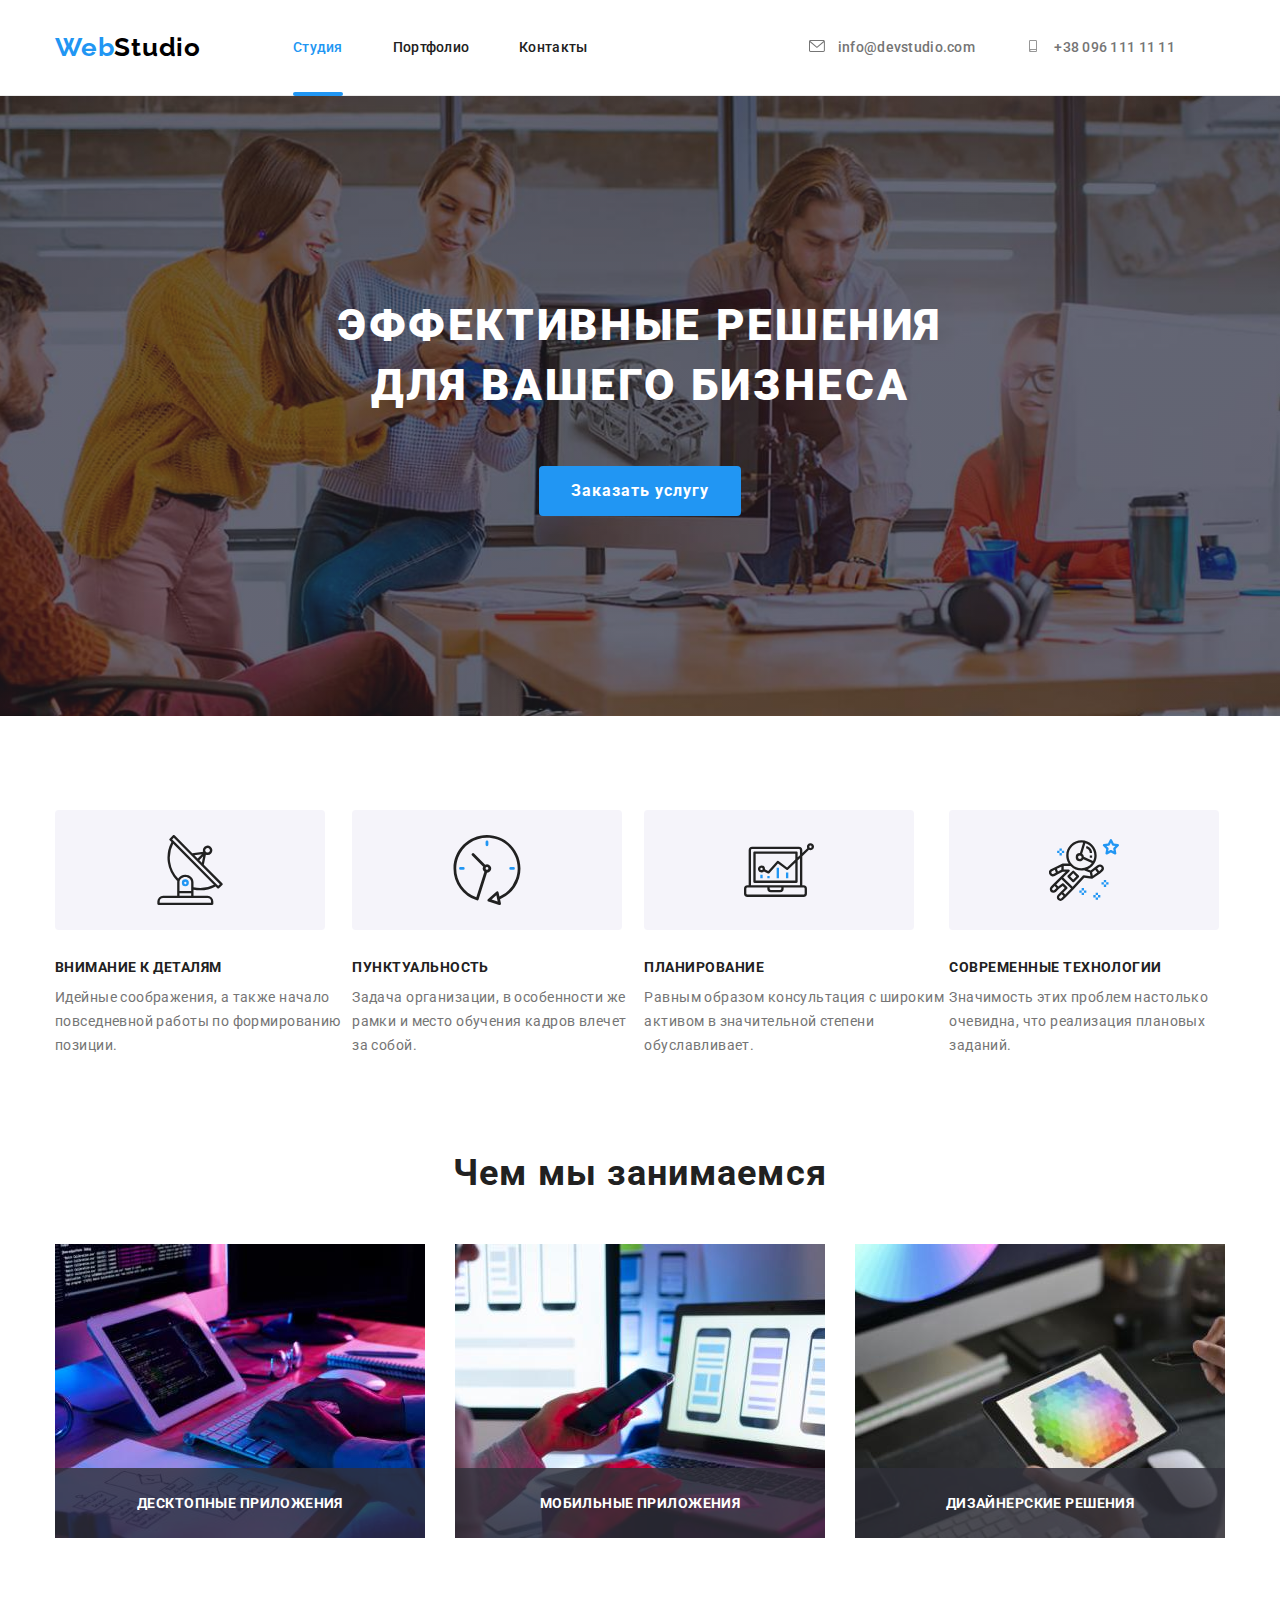
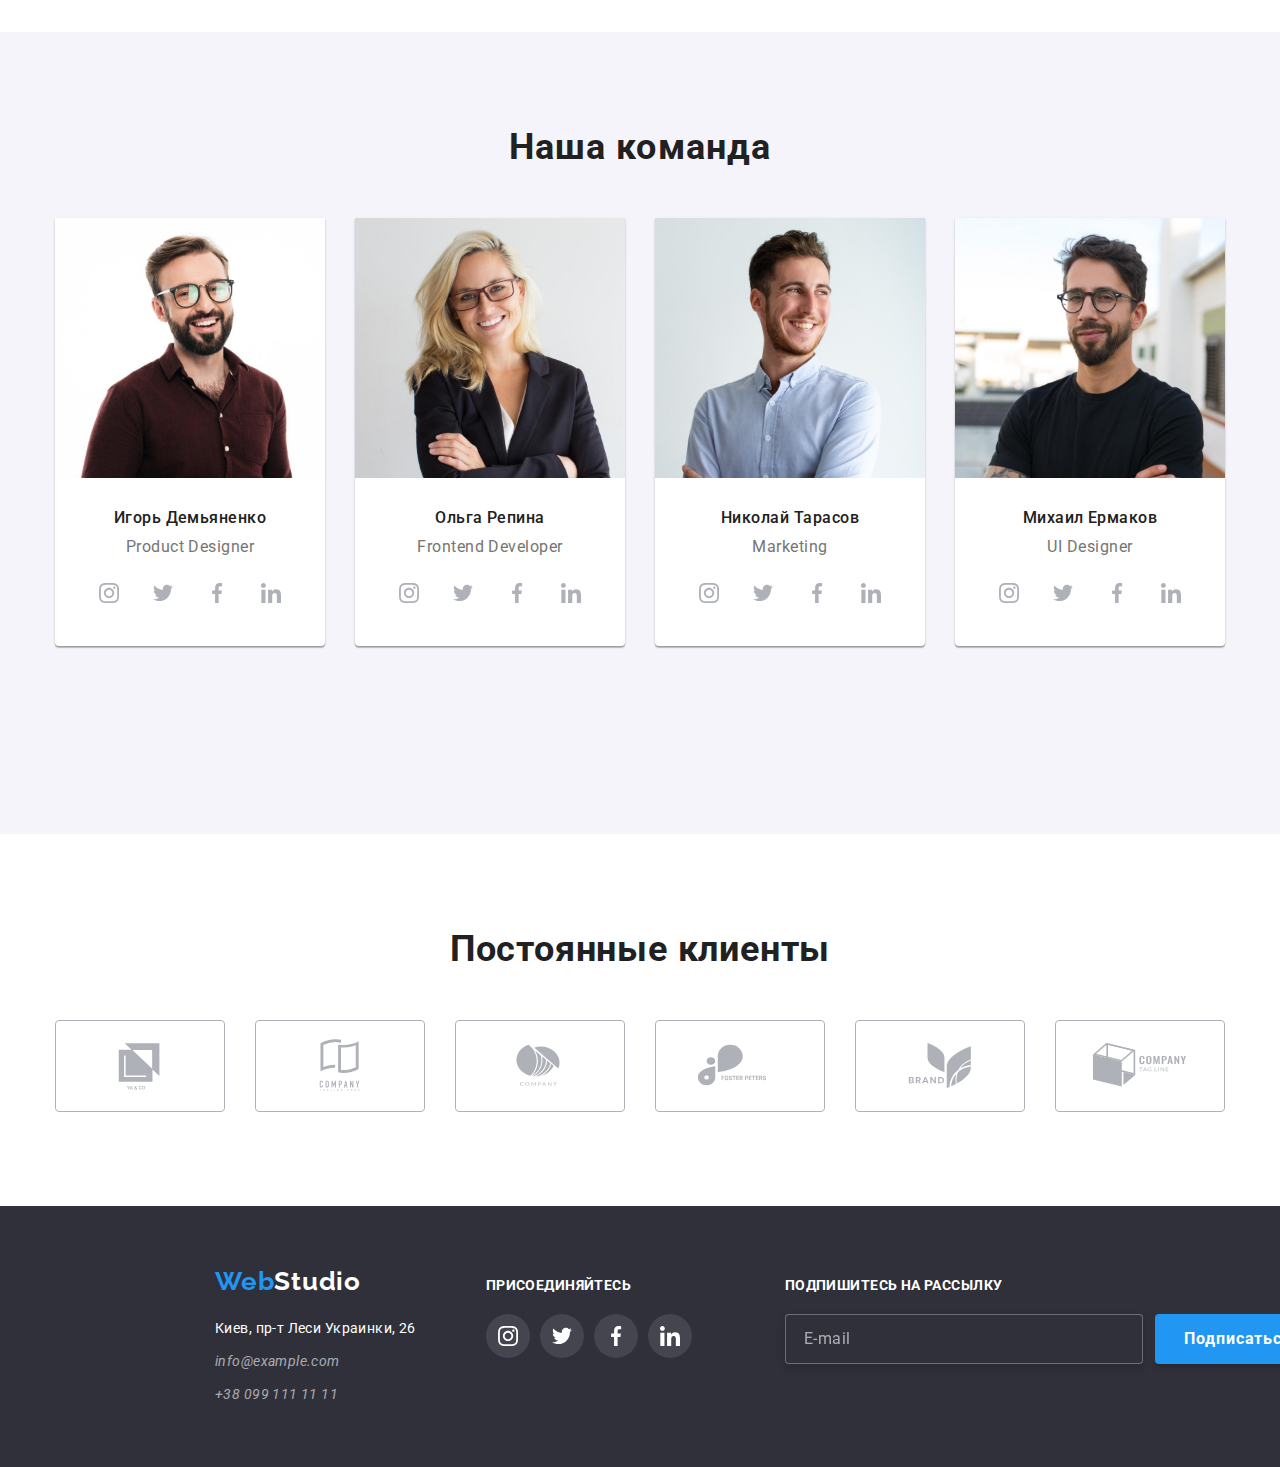
==== commit 8d744373: "footer-save" ====
--- a/index.html
+++ b/index.html
@@ -490,9 +490,20 @@
           <div class="form">
             <h3 class="form-head">подпишитесь на рассылку</h3>
             <form action="#" class="footer-form">
-              <input type="mail" name="mail" placeholder="E-mail" />
+              <input
+                type="mail"
+                name="mail"
+                placeholder="E-mail"
+                class="footer-input"
+              />
+
+              <button type="submit" class="form-btn">
+                Подписаться
+                <svg class="icon-tg">
+                  <use href="./images/sprite.svg#icon-tg"></use>
+                </svg>
+              </button>
             </form>
-            <button type="submit" class="form-btn">Подписаться</button>
           </div>
         </div>
       </footer>
--- a/css/styles.css
+++ b/css/styles.css
@@ -8,7 +8,6 @@
   --background-color: #2f303a;
   --our-team-color: #f5f4fa;
 }
-
 p,
 h1,
 h2,
@@ -22,13 +21,11 @@
   margin: 0;
   padding-left: 0;
 }
-
 img {
   display: block;
   max-width: 100%;
   height: auto;
 }
-
 body {
   font-family: "Roboto", sans-serif;
   background-color: var(--primary-title-color);
@@ -36,15 +33,12 @@
   color: var(--header-text-color);
   margin: 0 auto;
 }
-
 /* Header */
-
 .header {
   padding-top: 32px;
   padding-bottom: 32px;
   border-bottom: 1px solid #ececec;
 }
-
 .container {
   width: 1200px;
   padding-left: 15px;
@@ -52,11 +46,9 @@
   margin-left: auto;
   margin-right: auto;
 }
-
 .header-container {
   display: flex;
 }
-
 .site-nav {
   display: flex;
 }
@@ -65,23 +57,18 @@
   margin-left: auto;
   align-items: center;
 }
-
 .header-logo {
   display: block;
   width: 145px;
   height: 31px;
   left: 215px;
   top: 24px;
-
   font-family: Raleway;
-
   font-weight: bold;
   font-size: 26px;
   line-height: 1.19;
   /* identical to box height */
-
-  letter-spacing: 0.03em;
-
+  letter-spacing: 0.03em;
   color: var(--accent-color);
   text-decoration: none;
   margin-right: 93px;
@@ -89,16 +76,13 @@
 .studio {
   color: black;
 }
-
 .header-menu {
   display: flex;
   align-items: center;
 }
-
 .header-item:not(:last-child) {
   margin-right: 50px;
 }
-
 .current::after {
   content: "";
   position: absolute;
@@ -109,22 +93,18 @@
   display: block;
   bottom: -41px;
 }
-
 .header-menu,
 .header-link.current {
   color: #2196f3;
 }
-
 .link {
   text-decoration: none;
   display: block;
   transition: 250ms cubic-bezier(0.4, 0, 0.2, 1);
 }
-
 .list {
   list-style: none;
 }
-
 .header-link {
   font-weight: 500;
   font-size: 14px;
@@ -133,48 +113,39 @@
   color: var(--header-text-color);
   position: relative;
 }
-
 .header-link:hover,
 .header-link:focus {
   color: var(--accent-color);
 }
-
 .header-contacts-item:focus,
 .header-contacts-item:hover {
   fill: #2196f3;
 }
-
 .header-contacts-link {
   font-weight: 500;
   font-size: 14px;
   line-height: 1.14;
   letter-spacing: 0.02em;
-
   color: var(--header-link-color);
   margin-right: 50px;
 }
-
 .header-contacts-link:hover,
 .header-contacts-link:focus {
   color: var(--accent-color);
 }
-
 .mail-icon {
   height: 12px;
   width: 16px;
   margin-right: 10px;
   fill: currentColor;
 }
-
 .tel-icon {
   height: 12px;
   width: 16px;
   margin-right: 10px;
   fill: currentColor;
 }
-
 /* HERO */
-
 .main-hero {
   background-image: linear-gradient(
       to right,
@@ -188,7 +159,6 @@
   text-align: center;
   padding: 200px 0;
 }
-
 .hero-title {
   max-width: 696px;
   margin: 0 auto;
@@ -201,7 +171,6 @@
   text-transform: uppercase;
   color: var(--primary-title-color);
 }
-
 .btn {
   font-family: inherit;
   font-weight: bold;
@@ -222,17 +191,14 @@
   color: var(--primary-title-color);
   background-color: #2196f3;
 }
-
 .button {
   display: flex;
   justify-content: center;
 }
-
 .features {
   padding-top: 94px;
   padding-bottom: 47px;
 }
-
 .advantage-title {
   font-weight: bold;
   font-size: 14px;
@@ -253,7 +219,6 @@
   list-style: none;
   display: flex;
 }
-
 .feauters-item:nth-child(0) {
   width: 270px;
   flex-basis: calc(100% / 4 - 30px);
@@ -263,7 +228,6 @@
   color: var(--secondary-title-color);
   margin-left: 30px;
 }
-
 .feauters-item::before {
   content: "";
   display: block;
@@ -275,38 +239,31 @@
   background: #f5f4fa;
   border-radius: 4px;
 }
-
 .icon-1::before {
   background-image: url(../images/satelite.svg);
   background-repeat: no-repeat;
   background-position: center;
 }
-
 .icon-2::before {
   background-image: url(../images/clock.svg);
   background-repeat: no-repeat;
   background-position: center;
 }
-
 .icon-3::before {
   background-image: url(../images/diagram.svg);
   background-repeat: no-repeat;
   background-position: center;
 }
-
 .icon-4::before {
   background-image: url(../images/astronaut.svg);
   background-repeat: no-repeat;
   background-position: center;
 }
-
 /* Чем мы занимаемся */
-
 .about-us {
   padding-top: 47px;
   padding-bottom: 94px;
 }
-
 .photo {
   display: block;
   font-weight: bold;
@@ -322,15 +279,12 @@
   flex-basis: calc(100% / 3 - 90px);
   align-items: center;
 }
-
 .example-item:not(:last-child) {
   margin-right: 30px;
 }
-
 .example-item {
   position: relative;
 }
-
 .shadow {
   display: flex;
   align-items: center;
@@ -341,7 +295,6 @@
   height: 70px;
   background-color: rgba(47, 48, 58, 0.8);
 }
-
 .photo-description {
   font-family: Roboto;
   font-style: normal;
@@ -351,10 +304,8 @@
   text-align: center;
   letter-spacing: 0.03em;
   text-transform: uppercase;
-
   color: #ffffff;
 }
-
 .we {
   background: var(--our-team-color);
   padding-top: 94px;
@@ -374,7 +325,6 @@
   display: flex;
   justify-content: flex-start;
 }
-
 .team-item {
   margin-right: 30px;
   background-color: var(--primary-title-color);
@@ -384,15 +334,12 @@
     0px 2px 1px rgba(0, 0, 0, 0.2);
   max-height: 100%;
 }
-
 .team-item:nth-child(4n) {
   margin-right: 0;
 }
-
 .team-img {
   margin-bottom: 30px;
 }
-
 .team-personal-name {
   margin-bottom: 10px;
   font-weight: 500;
@@ -401,32 +348,26 @@
   text-align: center;
   letter-spacing: 0.03em;
 }
-
 .team-position {
   margin-bottom: 16px;
-
   font-size: 16px;
   line-height: 19px;
   text-align: center;
   letter-spacing: 0.03em;
   color: #757575;
 }
-
 .social-list {
   display: flex;
   justify-content: center;
   padding-bottom: 30px;
 }
-
 .social-item {
   width: 44px;
   height: 44px;
 }
-
 .social-item + .social-item {
   margin-left: 10px;
 }
-
 .social-link {
   width: 44px;
   height: 44px;
@@ -437,12 +378,10 @@
   justify-content: center;
   padding-top: 28px;
 }
-
 .social-link:hover,
 .social-link:focus {
   background-color: #2196f3;
 }
-
 .social-icon {
   width: 20px;
   height: 20px;
@@ -450,20 +389,16 @@
   margin-bottom: 42px;
   fill: #afb1b8;
 }
-
 .social-link:hover .social-icon,
 .social-link:focus .social-icon {
   fill: #ffffff;
 }
-
 .our-clients {
   height: auto;
   padding-bottom: 94px;
   padding-top: 94px;
-
   background-color: #ffffff;
 }
-
 .regular-clients {
   font-family: Roboto;
   font-style: normal;
@@ -474,17 +409,14 @@
   letter-spacing: 0.8px;
   margin-bottom: 50px;
 }
-
 .clients-list {
   display: flex;
   justify-content: center;
   list-style: none;
 }
-
 .clients-item:not(:last-child) {
   margin-right: 30px;
 }
-
 .clients-link {
   display: flex;
   width: 170px;
@@ -495,36 +427,32 @@
   border: 1px solid #afb1b8;
   box-sizing: border-box;
   border-radius: 4px;
-}
-
+  transition: 250ms cubic-bezier(0.4, 0, 0.2, 1);
+}
 .clients-link:hover,
 .clients-link:focus {
   border: 1px solid #2196f3;
   fill: #2196f3;
 }
-
 .clients-icon {
   fill: #afb1b8;
   width: 106px;
   height: 60px;
   transition: 250ms cubic-bezier(0.4, 0, 0.2, 1);
 }
-
 .clients-link:hover .clients-icon,
 .clients-link:focus .clients-icon {
   fill: #2196f3;
 }
-
 .basement {
   background: var(--background-color);
-  position: absolute;
+  position: relative;
   padding-top: 60px;
   padding-bottom: 60px;
   max-height: 252px auto;
   min-width: 1600px;
   margin: auto;
 }
-
 .basement-container {
   display: block;
   padding-top: 60px;
@@ -535,24 +463,15 @@
   left: 0px;
   top: 2097px;
 }
-
 .footer-container {
   display: flex;
   align-items: baseline;
 }
-
-.footer-web {
-  margin-right: 70px;
-  margin-left: 15px;
-  margin-right: 15px;
-}
-
 .logo-foot {
   margin-bottom: 20px;
   height: 31px;
   width: 145px;
 }
-
 .footer-logo {
   display: inline-block;
   margin-bottom: 20px;
@@ -565,31 +484,24 @@
   color: var(--accent-color);
   text-decoration: none;
 }
-
 .footer-studio {
   color: var(--primary-title-color);
 }
-
 .footer-link {
   font-size: 14px;
   line-height: 1.71;
   /* or 171% */
-
-  letter-spacing: 0.03em;
-
+  letter-spacing: 0.03em;
   color: rgba(255, 255, 255, 0.6);
 }
-
 .footer-link:hover,
 .footer-link:focus {
   color: var(--accent-color);
 }
-
 .footer-item:not(:last-child) {
   display: block;
   margin-bottom: 9px;
 }
-
 .address-link {
   font-family: Roboto;
   font-style: normal;
@@ -597,20 +509,17 @@
   font-size: 14px;
   line-height: 1.71;
   /* or 171% */
-
-  letter-spacing: 0.03em;
-
+  letter-spacing: 0.03em;
   color: var(--primary-title-color);
 }
 .address-link:hover,
 .address-link:focus {
   color: var(--accent-color);
 }
-
 .social-footer {
   margin-left: 70px;
-}
-
+  margin-right: 93px;
+}
 .social-head {
   font-family: Roboto;
   font-style: normal;
@@ -619,17 +528,14 @@
   line-height: 1.14;
   letter-spacing: 0.03em;
   text-transform: uppercase;
-
   color: #ffffff;
   margin-bottom: 20px;
 }
-
 .social-list {
   display: flex;
   justify-content: center;
   align-items: center;
 }
-
 .footer-social {
   display: flex;
   align-items: center;
@@ -639,32 +545,104 @@
   background-color: rgba(255, 255, 255, 0.1);
   border-radius: 50%;
 }
-
 .footer-social:focus,
 .footer-social:hover {
   background-color: #2196f3;
   border-radius: 50%;
 }
-
 .footer-social-icon {
   width: 20px;
   height: 20px;
   fill: #ffffff;
 }
-
 .footer-social:focus .footer-social-icon,
 .footer-social:hover .footer-social-icon {
   fill: #ffffff;
 }
+/* ------------------Footer-form------------------*/
 
+.form-head {
+  font-family: Roboto;
+  font-style: normal;
+  font-weight: bold;
+  font-size: 14px;
+  line-height: 1.14;
+  letter-spacing: 0.03em;
+  text-transform: uppercase;
+  margin-bottom: 20px;
+  color: #ffffff;
+}
+
+.footer-form {
+  display: flex;
+  flex-direction: row;
+}
+
+.footer-input {
+  width: 358px;
+  height: 50px;
+  border: 1px solid rgba(255, 255, 255, 0.3);
+  box-sizing: border-box;
+  filter: drop-shadow(0px 4px 4px rgba(0, 0, 0, 0.15));
+  border-radius: 4px;
+  background: #2f303a;
+  transition: border-color 250ms cubic-bezier(0.4, 0, 0.2, 1);
+  color: #ffffff;
+  outline: none;
+  margin-right: 12px;
+  text-align: left;
+}
+
+.footer-input:hover {
+  border-color: #2196f3;
+}
+
+.footer-input::placeholder {
+  font-family: Roboto;
+  font-style: normal;
+  font-weight: normal;
+  font-size: 16px;
+  line-height: calc(20 / 16);
+  padding-left: 16px;
+  display: flex;
+  align-items: center;
+  letter-spacing: 0.03em;
+
+  color: rgba(255, 255, 255, 0.6);
+}
+
+.form-btn {
+  width: 200px;
+  height: 50px;
+  background: #2196f3;
+  box-shadow: 0px 4px 4px rgba(0, 0, 0, 0.15);
+  border-radius: 4px;
+  font-family: Roboto;
+  font-style: normal;
+  font-weight: bold;
+  font-size: 16px;
+  line-height: 1.87;
+  border: none;
+  display: flex;
+  align-items: center;
+  text-align: center;
+  letter-spacing: 0.06em;
+  padding-left: 29px;
+  color: #ffffff;
+}
+
+.icon-tg {
+  width: 24px;
+  height: 24px;
+  fill: #ffffff;
+  margin-left: 10px;
+}
 /* ---------------portfolio page----------------- */
-
 .portfolio-container {
   max-width: 1230px;
   margin: 0 auto;
   padding: 0 15px;
 }
-
 .filter-btn {
   cursor: pointer;
   font-family: inherit;
@@ -678,7 +656,6 @@
   background-color: #f5f4fa;
   transition: 250ms cubic-bezier(0.4, 0, 0.2, 1);
 }
-
 .filter-btn:hover,
 .filter-btn:focus {
   background-color: var(--accent-color);
@@ -691,27 +668,22 @@
   top: 262px;
   background: #ffffff;
 }
-
 .plate-link {
   height: 404px;
 }
-
 .plate-link:hover,
 .plate-link:focus {
   box-shadow: 0px 4px 4px rgba(0, 0, 0, 0.25);
   /* transition: 250ms cubic-bezier(0.4, 0, 0.2, 1); */
 }
-
 .plate-top-wrapper {
   position: relative;
   overflow: hidden;
 }
-
 .plate-link:hover .animate-plate {
   transform: translateY(0);
   transition: 250ms cubic-bezier(0.4, 0, 0.2, 1);
 }
-
 .animate-plate {
   font-family: Roboto;
   font-style: normal;
@@ -731,52 +703,40 @@
   transform: translateY(101%);
   transition: transform 300ms linear;
 }
-
 .description {
   padding-top: 20px;
   font-weight: bold;
   font-size: 18px;
   line-height: 2;
   /* identical to box height, or 200% */
-
   letter-spacing: 0.06em;
-
   color: var(--secondary-title-color);
 }
-
 .type {
   font-size: 16px;
   line-height: 1.87;
   /* identical to box height, or 187% */
-
-  letter-spacing: 0.03em;
-
+  letter-spacing: 0.03em;
   color: var(--header-link-color);
 }
-
 .portfolio {
   padding-top: 94px;
   padding-bottom: 50px;
 }
-
 .filter {
   display: flex;
   justify-content: center;
 }
-
 .filter-list {
   margin-right: 9px;
   margin-bottom: 50px;
 }
-
 .filter-list:not(:last-child) {
   margin-right: 8px;
 }
-
 .filter-list:nth-child(5n) {
   margin-right: 0px;
 }
-
 .work-list {
   display: flex;
   flex-wrap: wrap;
@@ -785,32 +745,26 @@
   margin-right: 30px;
   margin-bottom: 30px;
   width: 370px;
-
   border: 1px solid #eeeeee;
 }
 .plate:nth-last-child(3n + 1) {
   margin-right: 0px;
 }
-
 .plate:nth-last-child(-n + 3) {
   margin-bottom: 0px;
 }
-
 .description {
   padding-bottom: 4px;
   padding-left: 24px;
-
   font-weight: 700;
   font-size: 18px;
   line-height: 2;
   letter-spacing: 0.06em;
   color: #212121;
 }
-
 .type {
   padding-bottom: 20px;
   padding-left: 24px;
-
   font-style: normal;
   font-weight: normal;
   font-size: 16px;
@@ -818,9 +772,7 @@
   letter-spacing: 0.03em;
   color: #757575;
 }
-
-/* modalka */
-
+/* ---------------------modalka-------------------- */
 .backdrop {
   position: fixed;
   width: 100vw;
@@ -832,13 +784,11 @@
   justify-content: center;
   transition: opacity 250ms ease-in-out, visibility 250ms ease-in-out;
 }
-
 .backdrop.is-hidden {
   opacity: 0;
   visibility: hidden;
   pointer-events: none;
 }
-
 .modal {
   width: 528px;
   min-height: 581px;
@@ -846,7 +796,6 @@
   border-radius: 4px;
   position: relative;
 }
-
 .close-btn {
   position: absolute;
   right: 8px;
@@ -857,11 +806,10 @@
   width: 30px;
   height: 30px;
 }
-
 .close-btn:hover {
   cursor: pointer;
-}
-
+  fill: #2196f3;
+}
 .close-icon {
   width: 11px;
   height: 11px;
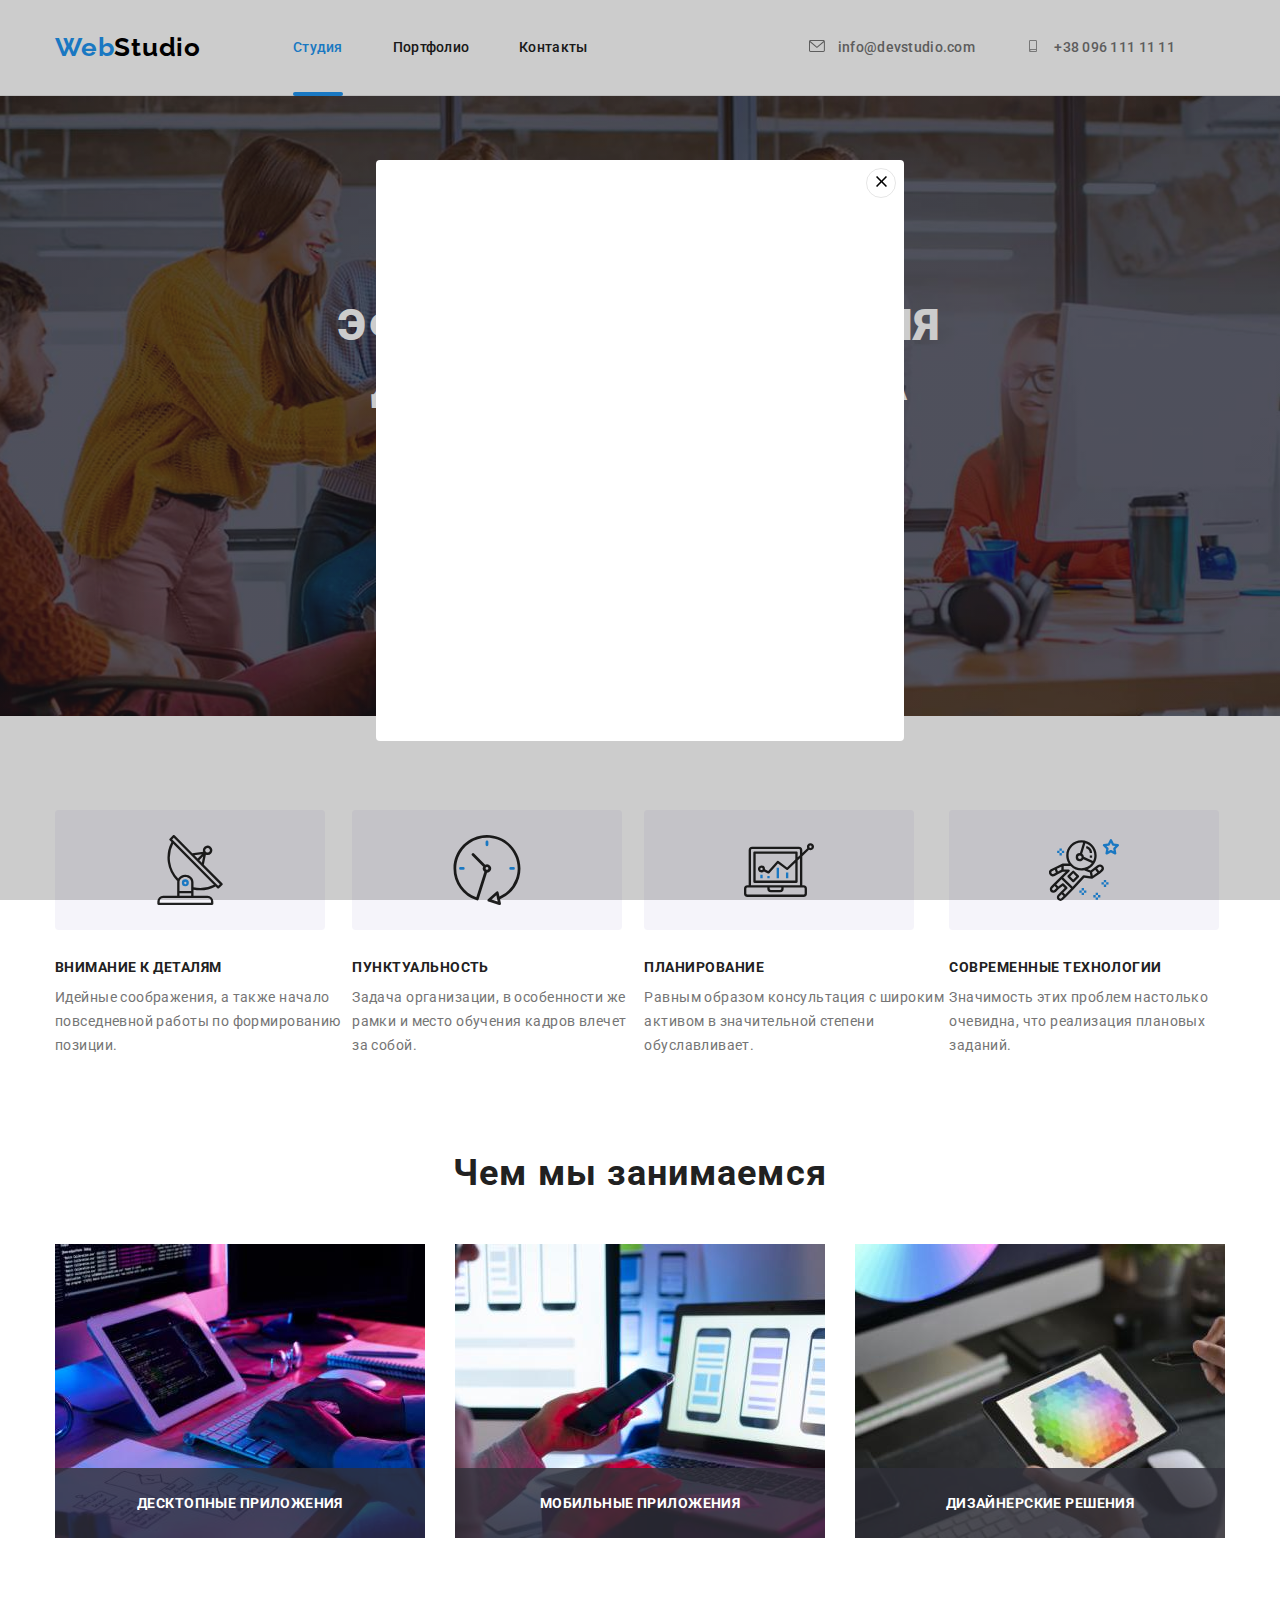
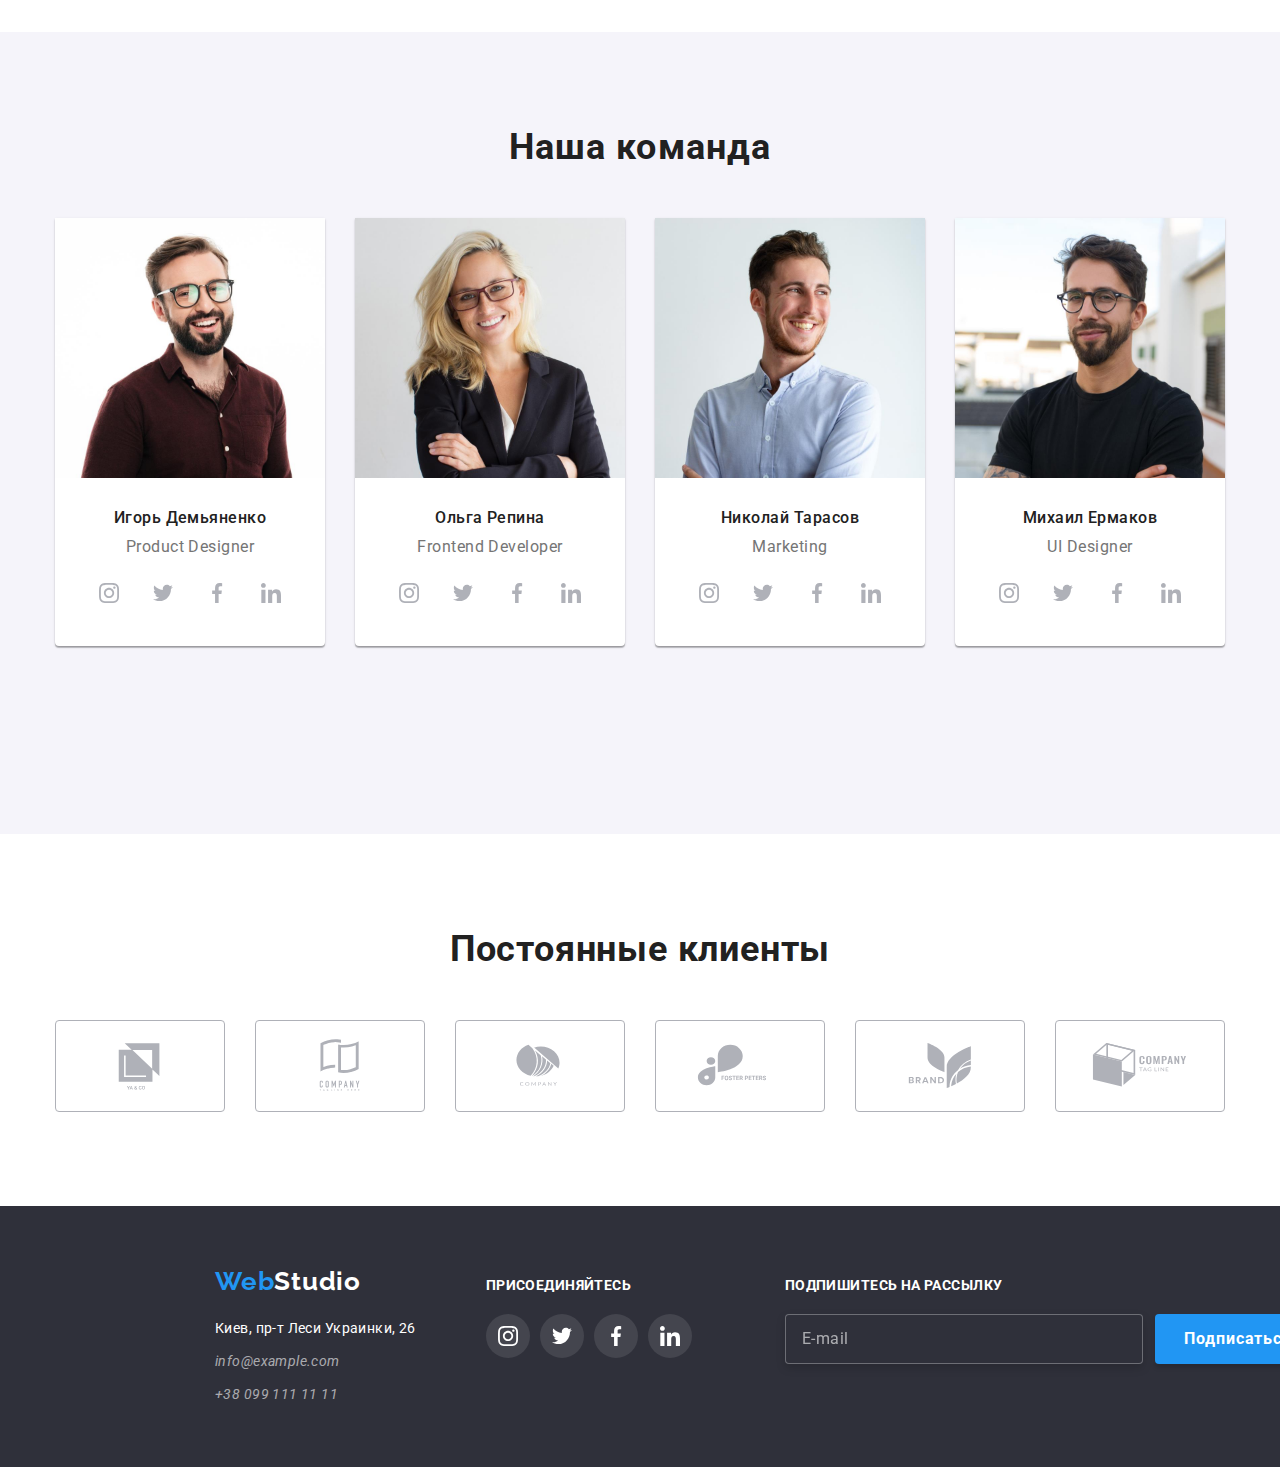
==== commit dce77e8b: "save" ====
--- a/index.html
+++ b/index.html
@@ -508,7 +508,7 @@
         </div>
       </footer>
     </main>
-    <div class="backdrop is-hidden" data-modal>
+    <div class="backdrop is-hidde" data-modal>
       <div class="modal">
         <button type="button" class="close-btn" data-modal-close>
           <svg class="close-icon">
@@ -517,6 +517,6 @@
         </button>
       </div>
     </div>
-    <script src="./js/modal.js"></script>
+    <!-- <script src="./js/modal.js"></script> -->
   </body>
 </html>
--- a/css/styles.css
+++ b/css/styles.css
@@ -591,8 +591,10 @@
   outline: none;
   margin-right: 12px;
   text-align: left;
-}
-
+  padding-left: 16px;
+}
+
+.footer-input:focus,
 .footer-input:hover {
   border-color: #2196f3;
 }
@@ -603,7 +605,7 @@
   font-weight: normal;
   font-size: 16px;
   line-height: calc(20 / 16);
-  padding-left: 16px;
+  /* padding-left: 16px; */
   display: flex;
   align-items: center;
   letter-spacing: 0.03em;
@@ -795,6 +797,7 @@
   background-color: #ffffff;
   border-radius: 4px;
   position: relative;
+  padding: 40px;
 }
 .close-btn {
   position: absolute;
@@ -814,3 +817,80 @@
   width: 11px;
   height: 11px;
 }
+
+.modal-title {
+  font-family: Roboto;
+  font-style: normal;
+  font-weight: bold;
+  font-size: 20px;
+  line-height: calc(23 / 20);
+  text-align: center;
+  letter-spacing: 0.03em;
+  margin-bottom: 12px;
+  color: #212121;
+}
+
+.input-label {
+  display: block;
+  font-family: Roboto;
+  font-style: normal;
+  font-weight: normal;
+  font-size: 12px;
+  line-height: calc(14 / 12);
+  letter-spacing: 0.01em;
+  color: #757575;
+  margin-bottom: 4px;
+}
+
+.modal-input {
+  width: 100%;
+  height: 40px;
+  border: 1px solid rgba(33, 33, 33, 0.2);
+  box-sizing: border-box;
+  border-radius: 4px;
+  outline: none;
+  padding-left: 42px;
+  padding-right: 20px;
+}
+
+.modal-field {
+  margin-bottom: 10px;
+}
+
+.modal-text-input {
+  border: 1px solid rgba(33, 33, 33, 0.2);
+  box-sizing: border-box;
+  border-radius: 4px;
+  width: 100%;
+  height: 120px;
+  outline: none;
+  padding-top: 12px;
+  padding-left: 16px;
+  padding-right: 16px;
+  resize: none;
+}
+
+.modal-text-input::placeholder {
+  font-family: Roboto;
+  font-style: normal;
+  font-weight: normal;
+  font-size: 12px;
+  line-height: calc(14 / 12);
+  letter-spacing: 0.01em;
+  color: rgba(117, 117, 117, 0.5);
+}
+
+.modal-btn {
+  width: 200px;
+  height: 50px;
+  background: #2196f3;
+  box-shadow: 0px 4px 4px rgba(0, 0, 0, 0.15);
+  transition: background-color 250ms cubic-bezier(0.4, 0, 0.2, 1);
+  border-radius: 4px;
+  color: #ffffff;
+  display: block;
+  margin: 0 auto;
+}
+
+.modal-btn:hover {
+}
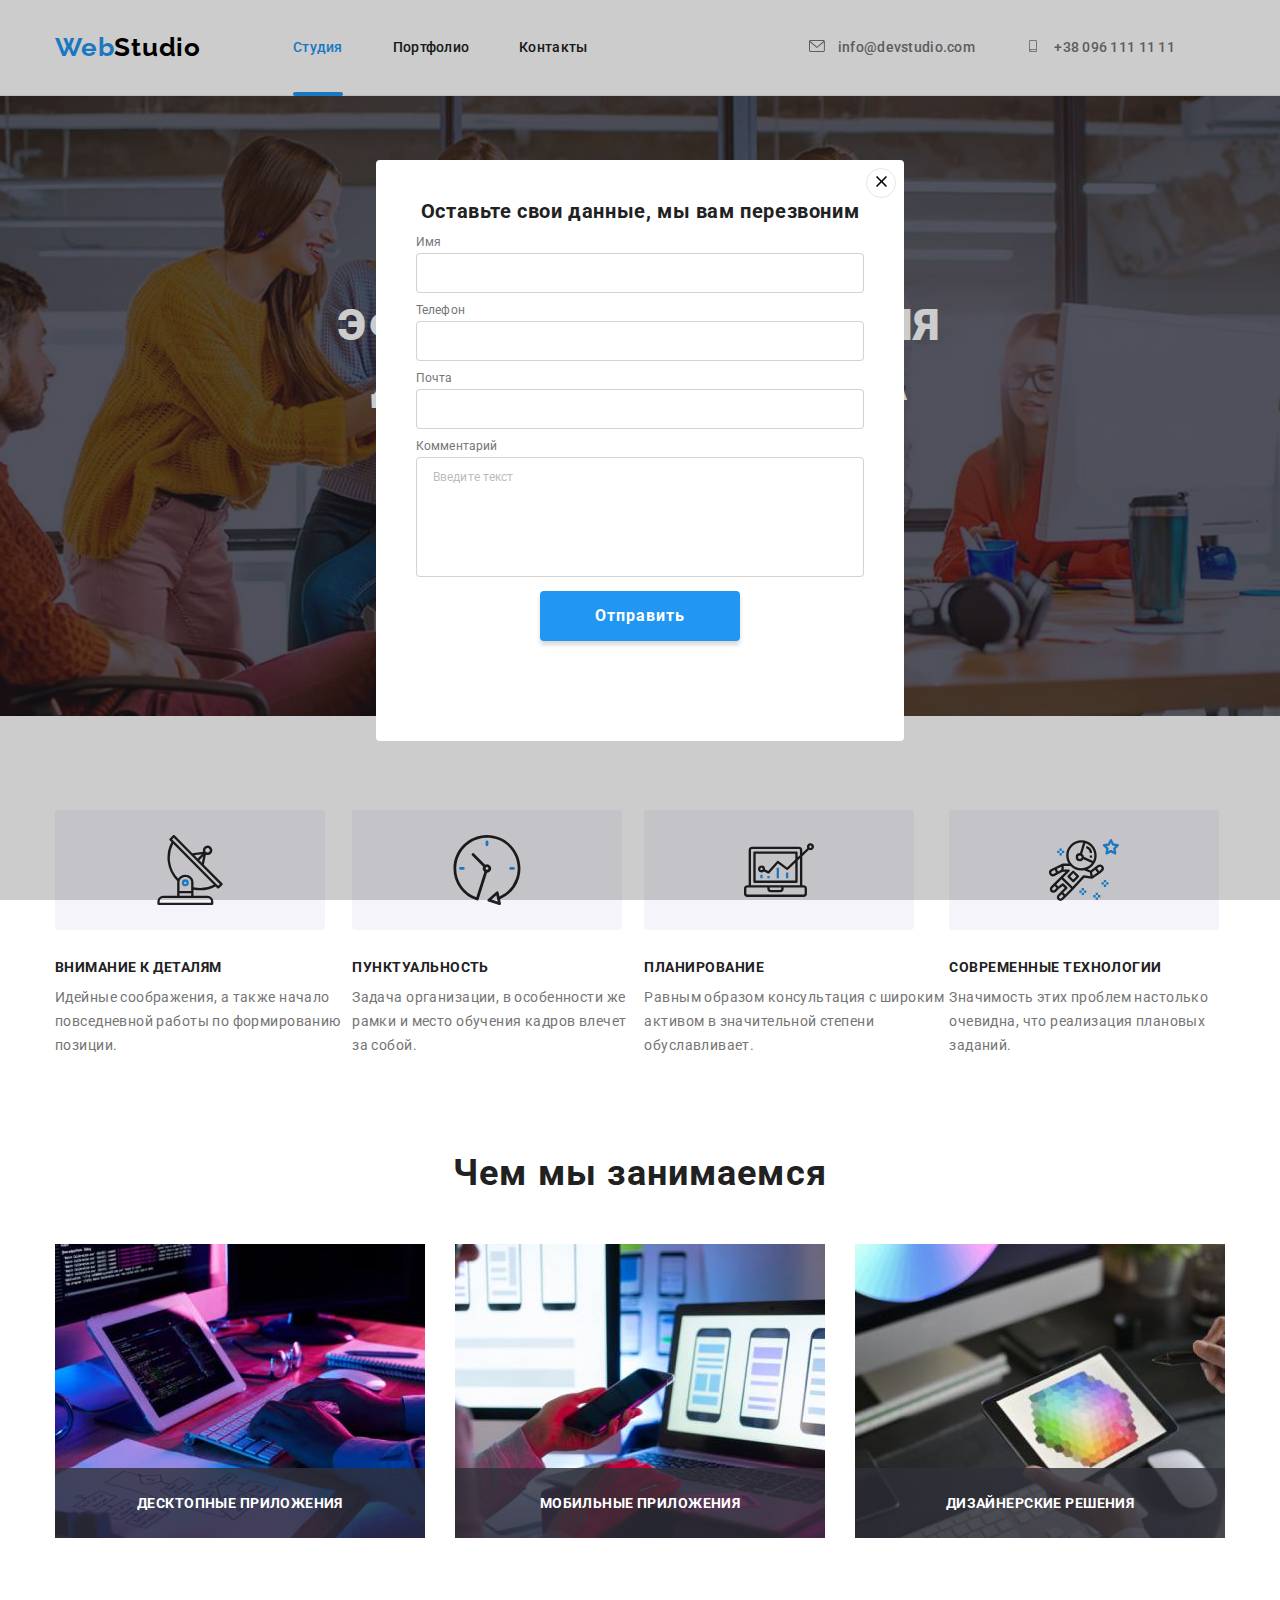
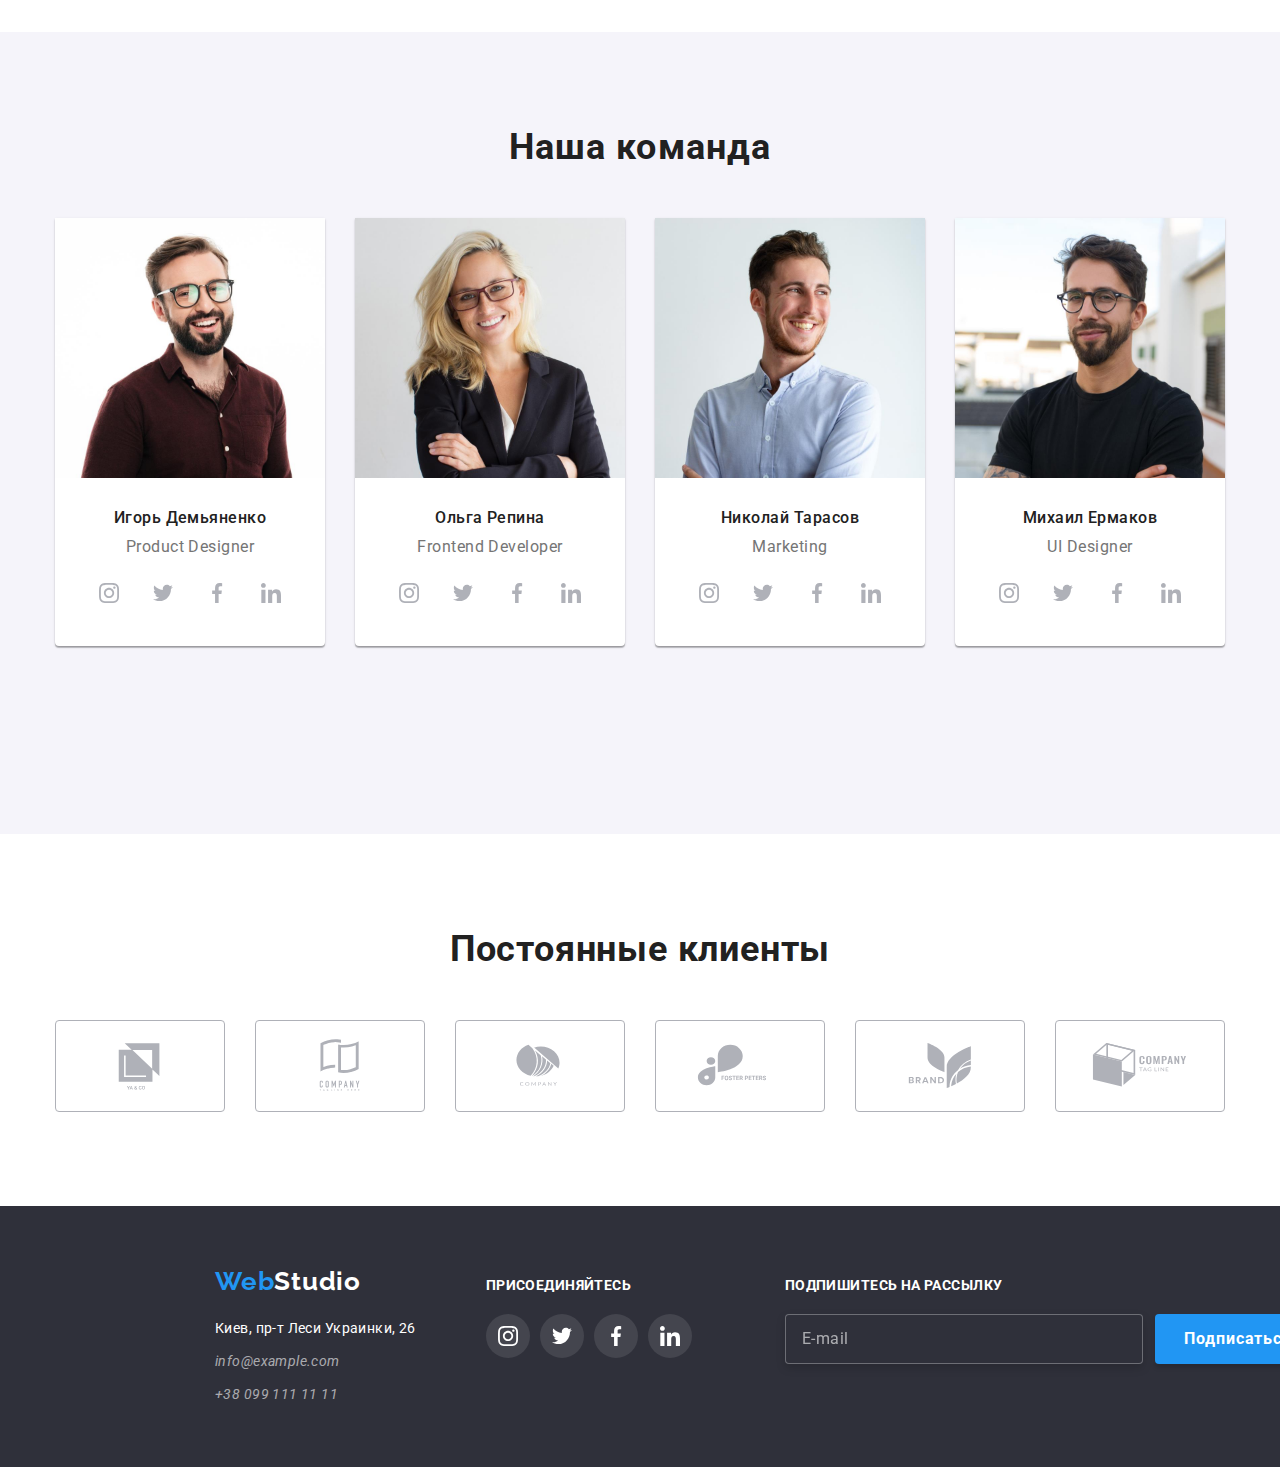
==== commit 399c6646: "save" ====
--- a/index.html
+++ b/index.html
@@ -515,6 +515,31 @@
             <use href="./images/sprite.svg#icon-close"></use>
           </svg>
         </button>
+        <p class="modal-title">Оставьте свои данные, мы вам перезвоним</p>
+        <form action="#" class="modal-form">
+          <div class="modal-field">
+            <label for="name" class="input-label">Имя</label>
+            <input type="name" name="name" id="name" class="modal-input" />
+          </div>
+          <div class="modal-field">
+            <label for="tel" class="input-label">Телефон</label>
+            <input type="tel" name="tel" id="tel" class="modal-input" />
+          </div>
+          <div class="modal-field">
+            <label for="email" class="input-label">Почта</label>
+            <input type="email" name="email" id="email" class="modal-input" />
+          </div>
+          <div class="modal-field">
+            <label for="comment" class="input-label">Комментарий</label>
+            <textarea
+              name="comment"
+              id="comment"
+              class="modal-text-input"
+              placeholder="Введите текст"
+            ></textarea>
+          </div>
+          <button type="submit" class="modal-btn btn">Отправить</button>
+        </form>
       </div>
     </div>
     <!-- <script src="./js/modal.js"></script> -->
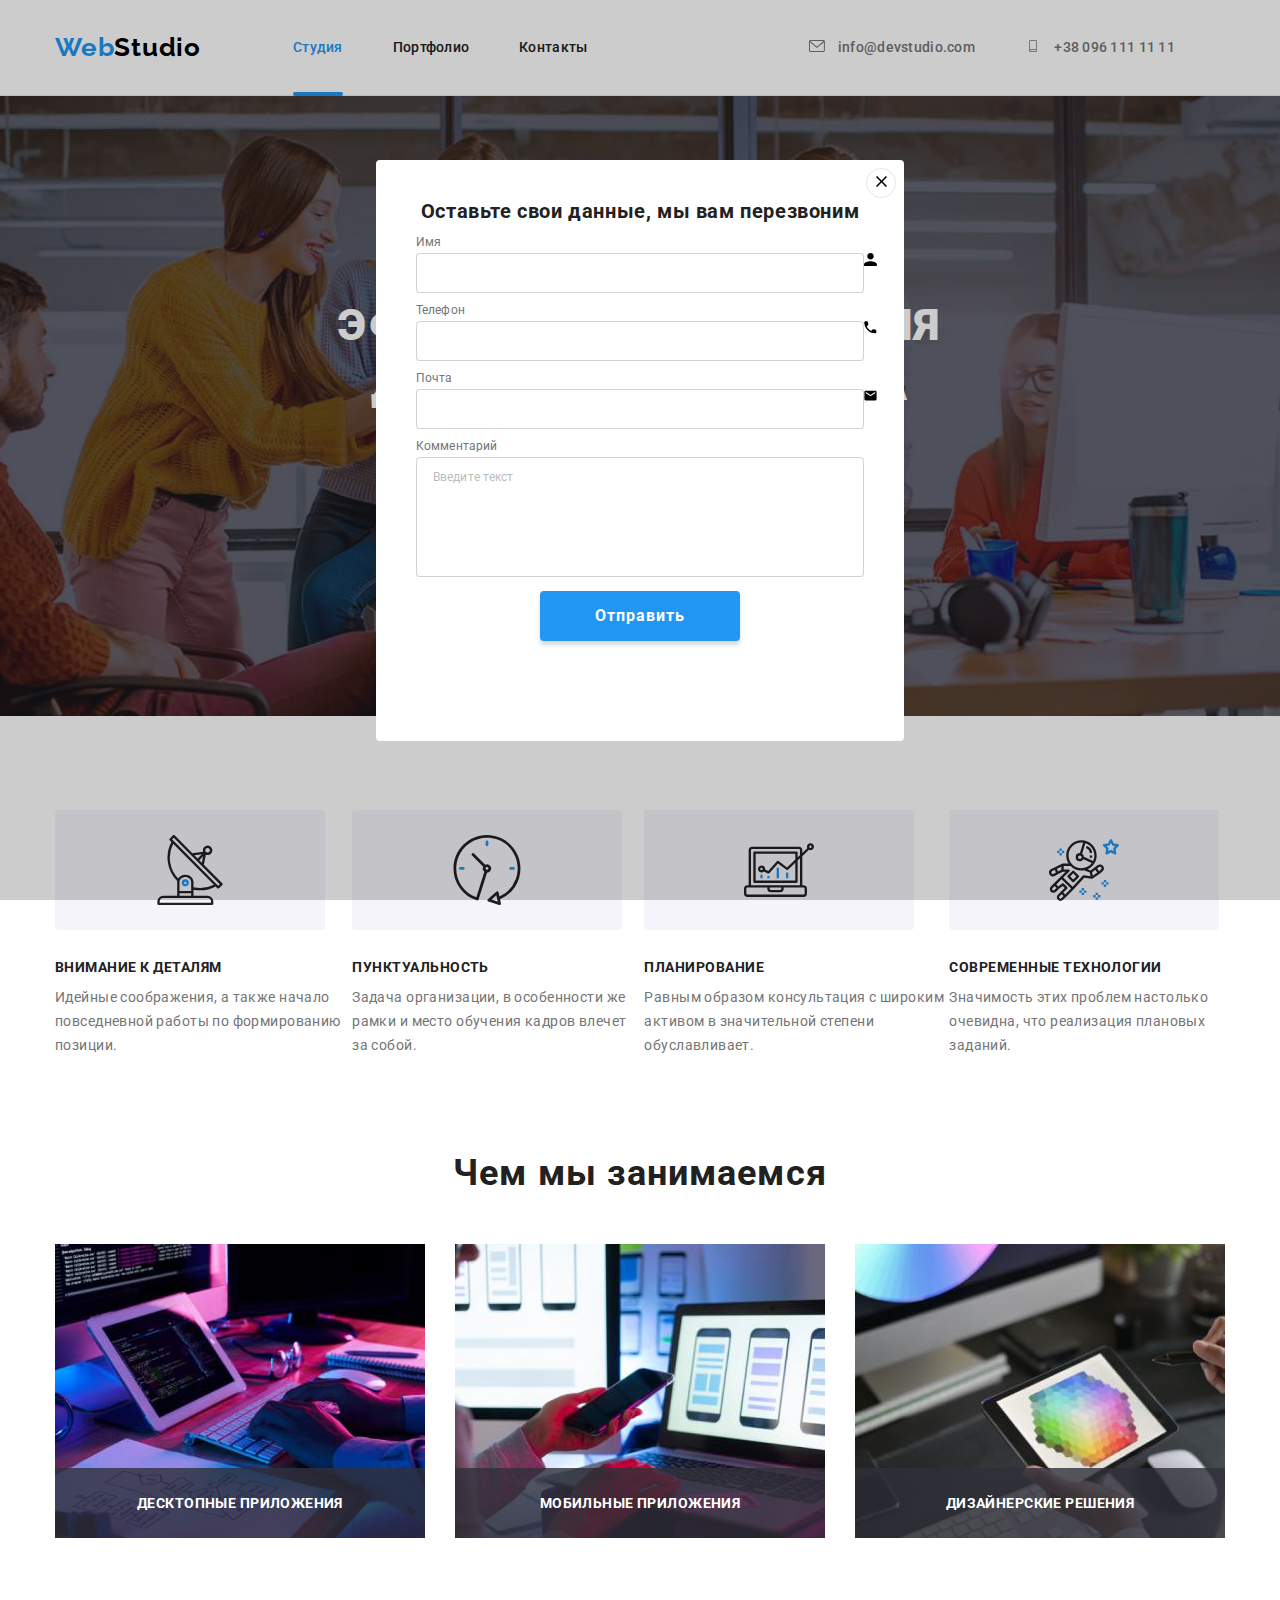
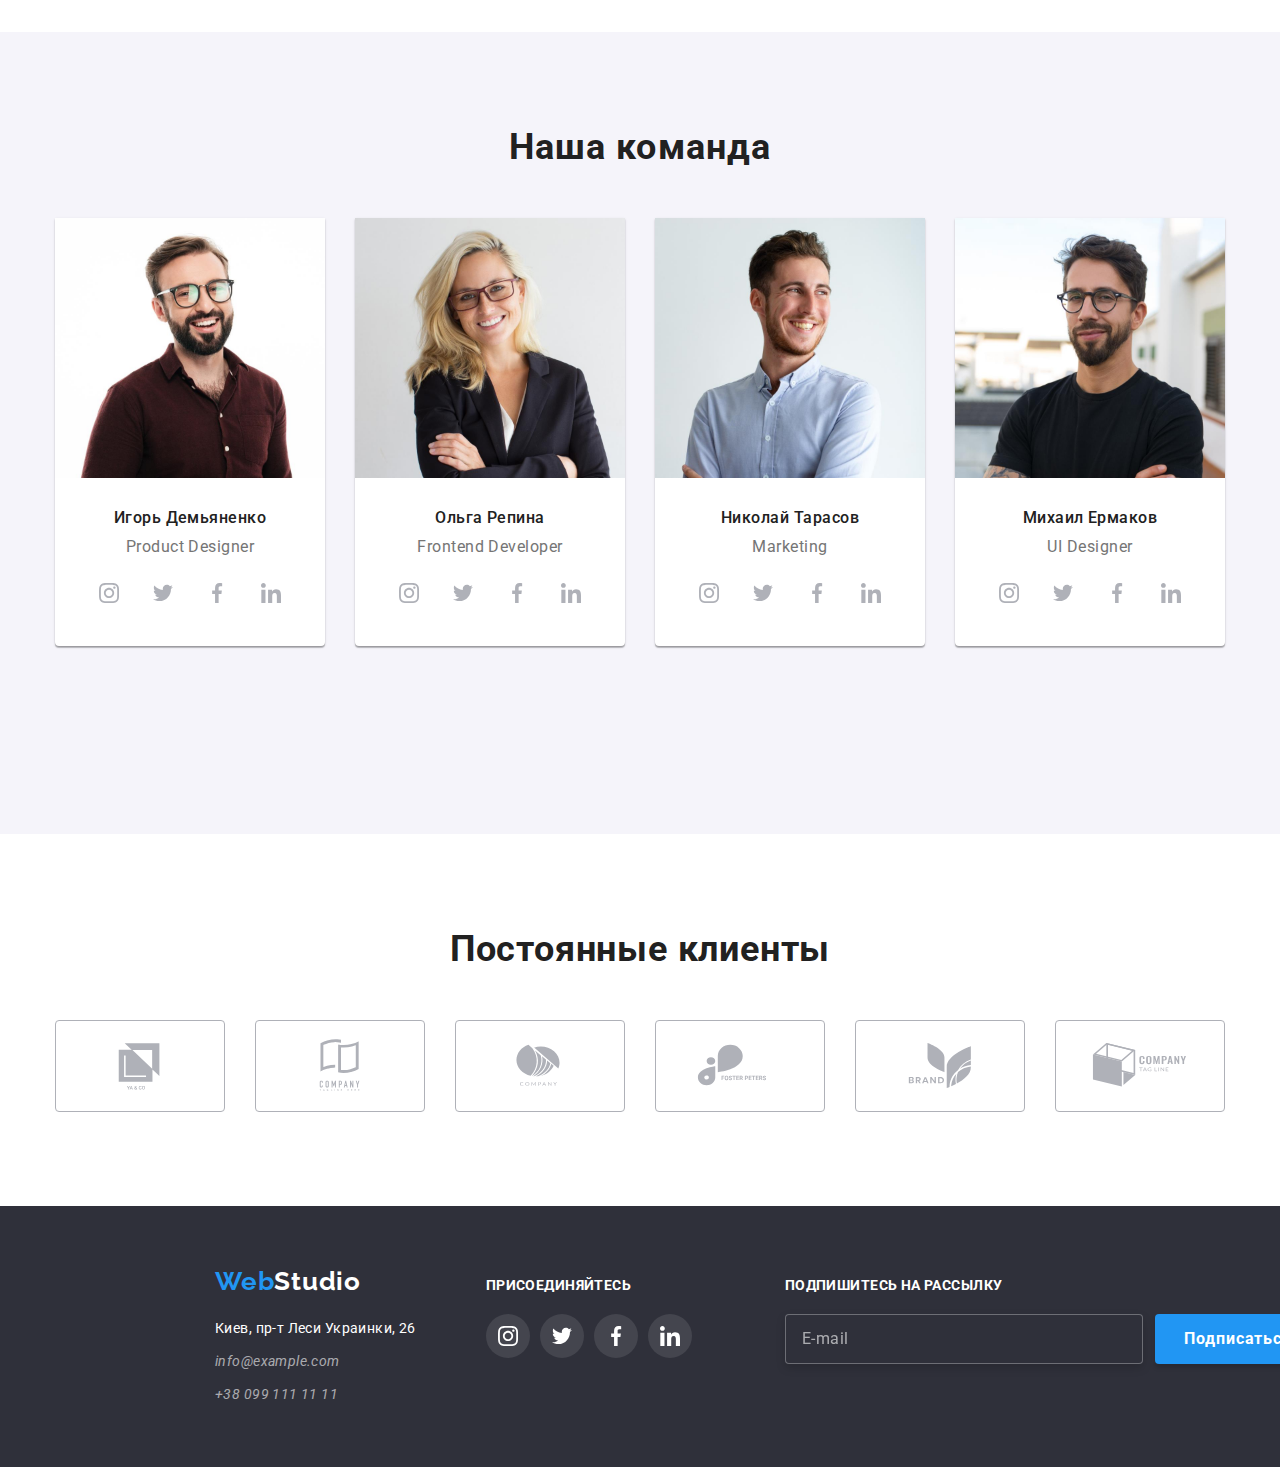
==== commit 05c2ddc4: "save" ====
--- a/index.html
+++ b/index.html
@@ -520,14 +520,23 @@
           <div class="modal-field">
             <label for="name" class="input-label">Имя</label>
             <input type="name" name="name" id="name" class="modal-input" />
+            <svg class="input-icon">
+              <use href="./images/sprite.svg#icon-ppl"></use>
+            </svg>
           </div>
           <div class="modal-field">
             <label for="tel" class="input-label">Телефон</label>
             <input type="tel" name="tel" id="tel" class="modal-input" />
+            <svg class="input-icon">
+              <use href="./images/sprite.svg#icon-tel"></use>
+            </svg>
           </div>
           <div class="modal-field">
             <label for="email" class="input-label">Почта</label>
             <input type="email" name="email" id="email" class="modal-input" />
+            <svg class="input-icon">
+              <use href="./images/sprite.svg#icon-email"></use>
+            </svg>
           </div>
           <div class="modal-field">
             <label for="comment" class="input-label">Комментарий</label>
--- a/css/styles.css
+++ b/css/styles.css
@@ -853,6 +853,12 @@
   padding-right: 20px;
 }
 
+.input-icon {
+  width: 13px;
+  height: 13px;
+  position: absolute;
+}
+
 .modal-field {
   margin-bottom: 10px;
 }
@@ -891,6 +897,3 @@
   display: block;
   margin: 0 auto;
 }
-
-.modal-btn:hover {
-}
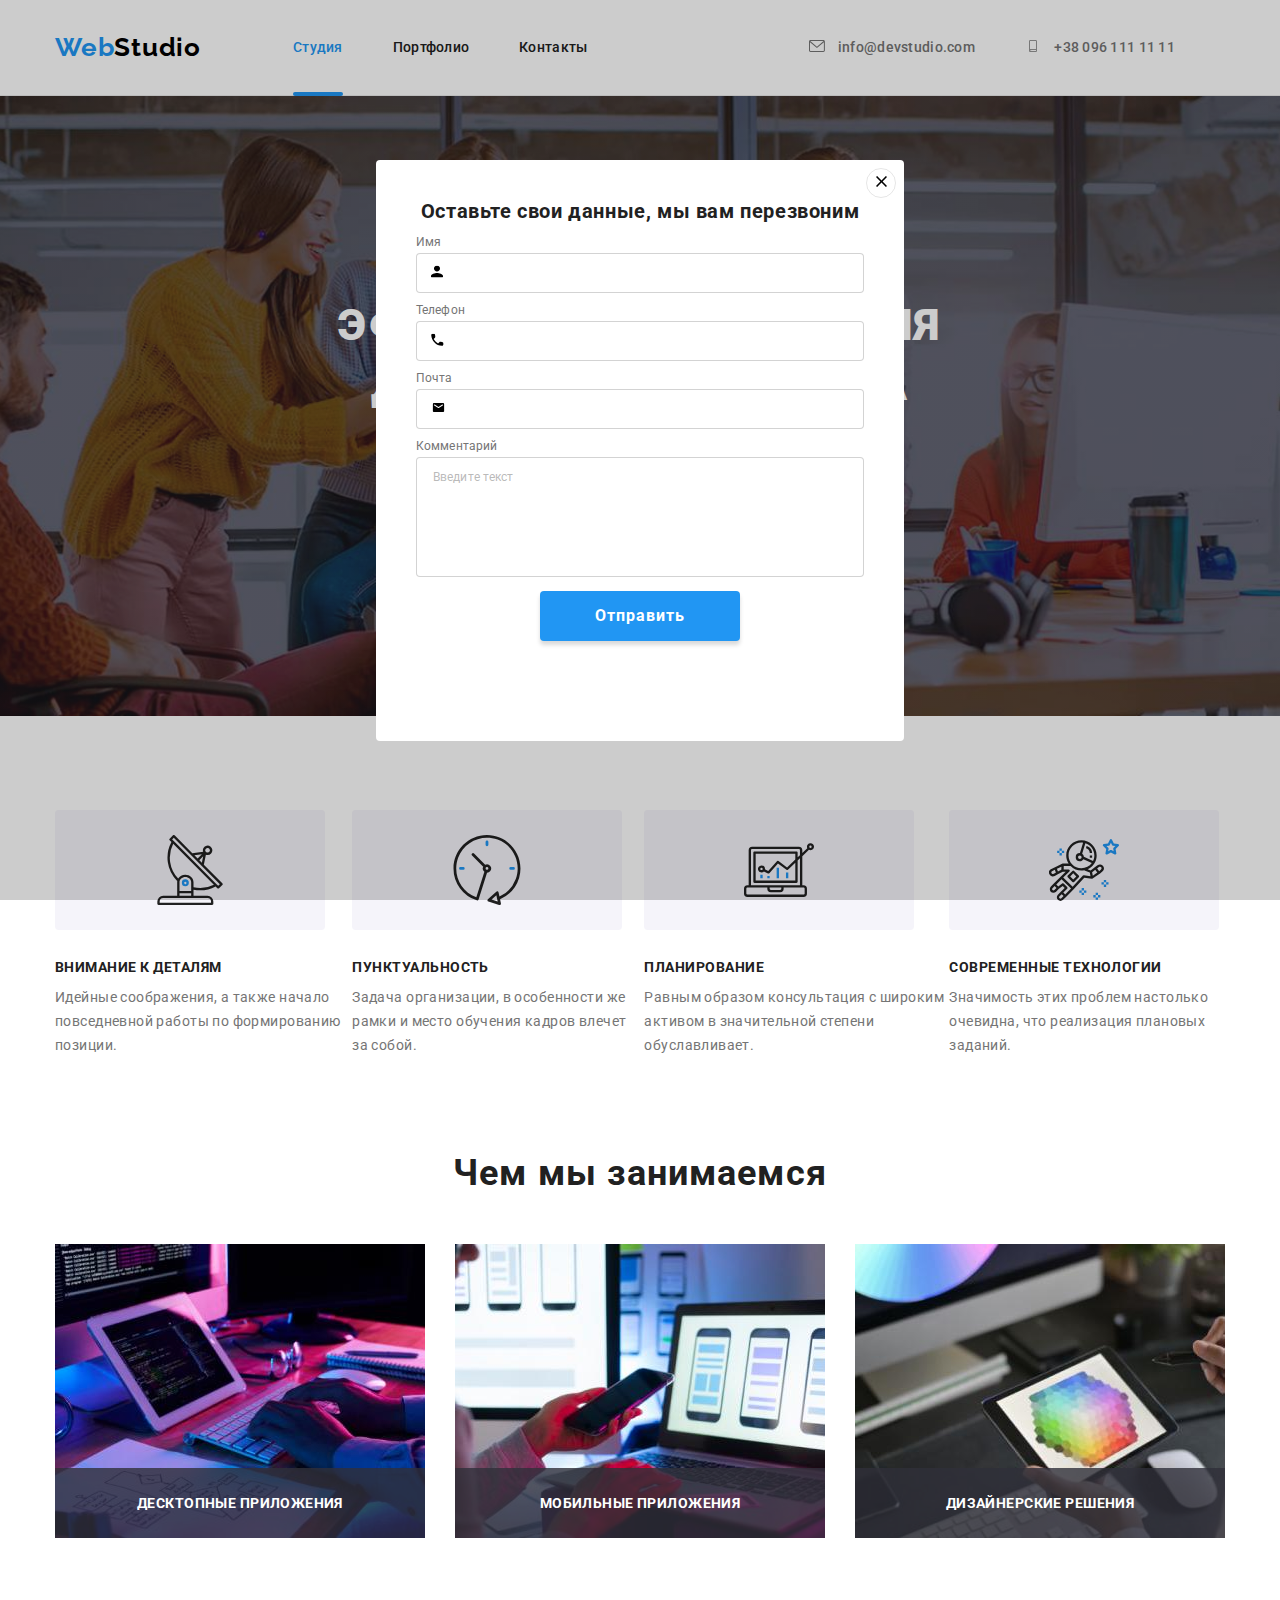
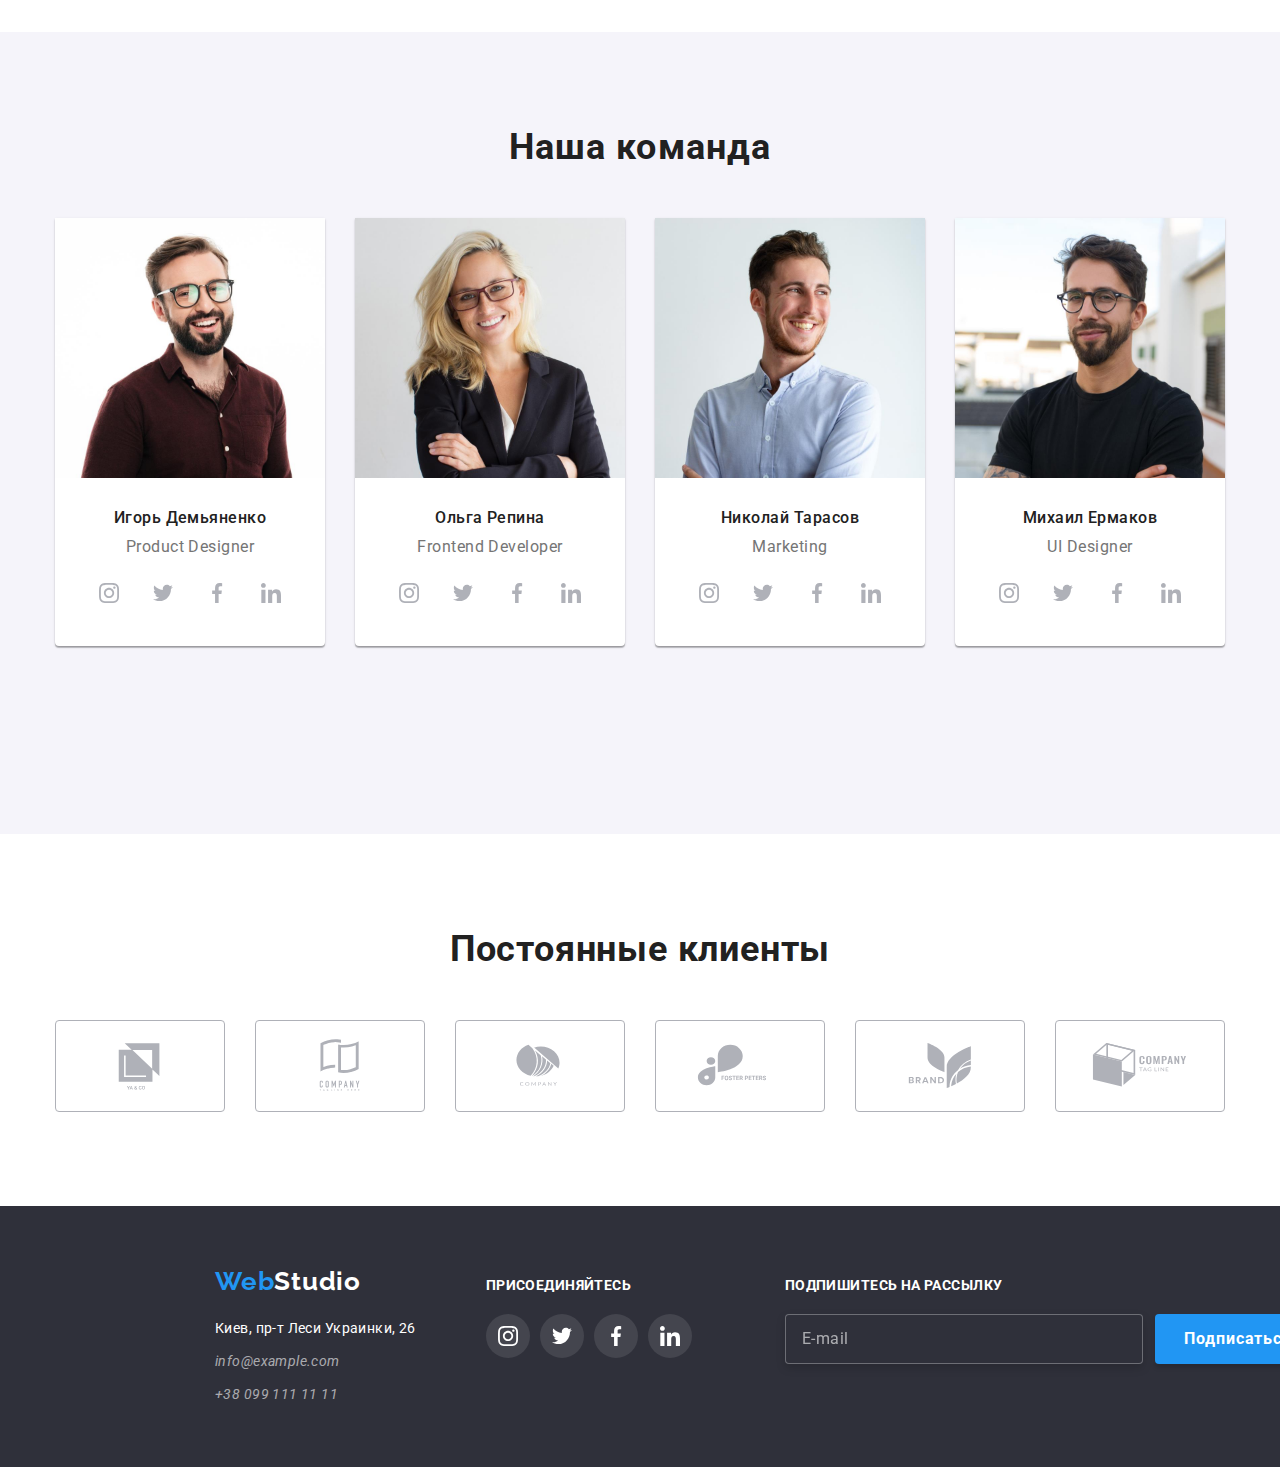
==== commit 9e5cb4d9: "save" ====
--- a/index.html
+++ b/index.html
@@ -519,24 +519,42 @@
         <form action="#" class="modal-form">
           <div class="modal-field">
             <label for="name" class="input-label">Имя</label>
-            <input type="name" name="name" id="name" class="modal-input" />
-            <svg class="input-icon">
-              <use href="./images/sprite.svg#icon-ppl"></use>
-            </svg>
+            <span class="input-wrapper">
+              <input type="name" name="name" id="name" class="modal-input" />
+              <svg class="input-icon">
+                <use
+                  href="./images/sprite.svg#icon-ppl"
+                  width="12"
+                  height="12"
+                ></use>
+              </svg>
+            </span>
           </div>
           <div class="modal-field">
             <label for="tel" class="input-label">Телефон</label>
-            <input type="tel" name="tel" id="tel" class="modal-input" />
-            <svg class="input-icon">
-              <use href="./images/sprite.svg#icon-tel"></use>
-            </svg>
+            <span class="input-wrapper">
+              <input type="tel" name="tel" id="tel" class="modal-input" />
+              <svg class="input-icon">
+                <use
+                  href="./images/sprite.svg#icon-tel"
+                  width="13"
+                  height="13"
+                ></use>
+              </svg>
+            </span>
           </div>
           <div class="modal-field">
             <label for="email" class="input-label">Почта</label>
-            <input type="email" name="email" id="email" class="modal-input" />
-            <svg class="input-icon">
-              <use href="./images/sprite.svg#icon-email"></use>
-            </svg>
+            <span class="input-wrapper">
+              <input type="email" name="email" id="email" class="modal-input" />
+              <svg class="input-icon">
+                <use
+                  href="./images/sprite.svg#icon-email"
+                  width="15"
+                  height="12"
+                ></use>
+              </svg>
+            </span>
           </div>
           <div class="modal-field">
             <label for="comment" class="input-label">Комментарий</label>
--- a/css/styles.css
+++ b/css/styles.css
@@ -842,6 +842,11 @@
   margin-bottom: 4px;
 }
 
+.input-wrapper {
+  display: block;
+  position: relative;
+}
+
 .modal-input {
   width: 100%;
   height: 40px;
@@ -853,14 +858,15 @@
   padding-right: 20px;
 }
 
-.input-icon {
-  width: 13px;
-  height: 13px;
-  position: absolute;
-}
-
 .modal-field {
   margin-bottom: 10px;
+}
+
+.input-icon {
+  position: absolute;
+  left: 15px;
+  top: 50%;
+  transform: translateY(-5%);
 }
 
 .modal-text-input {
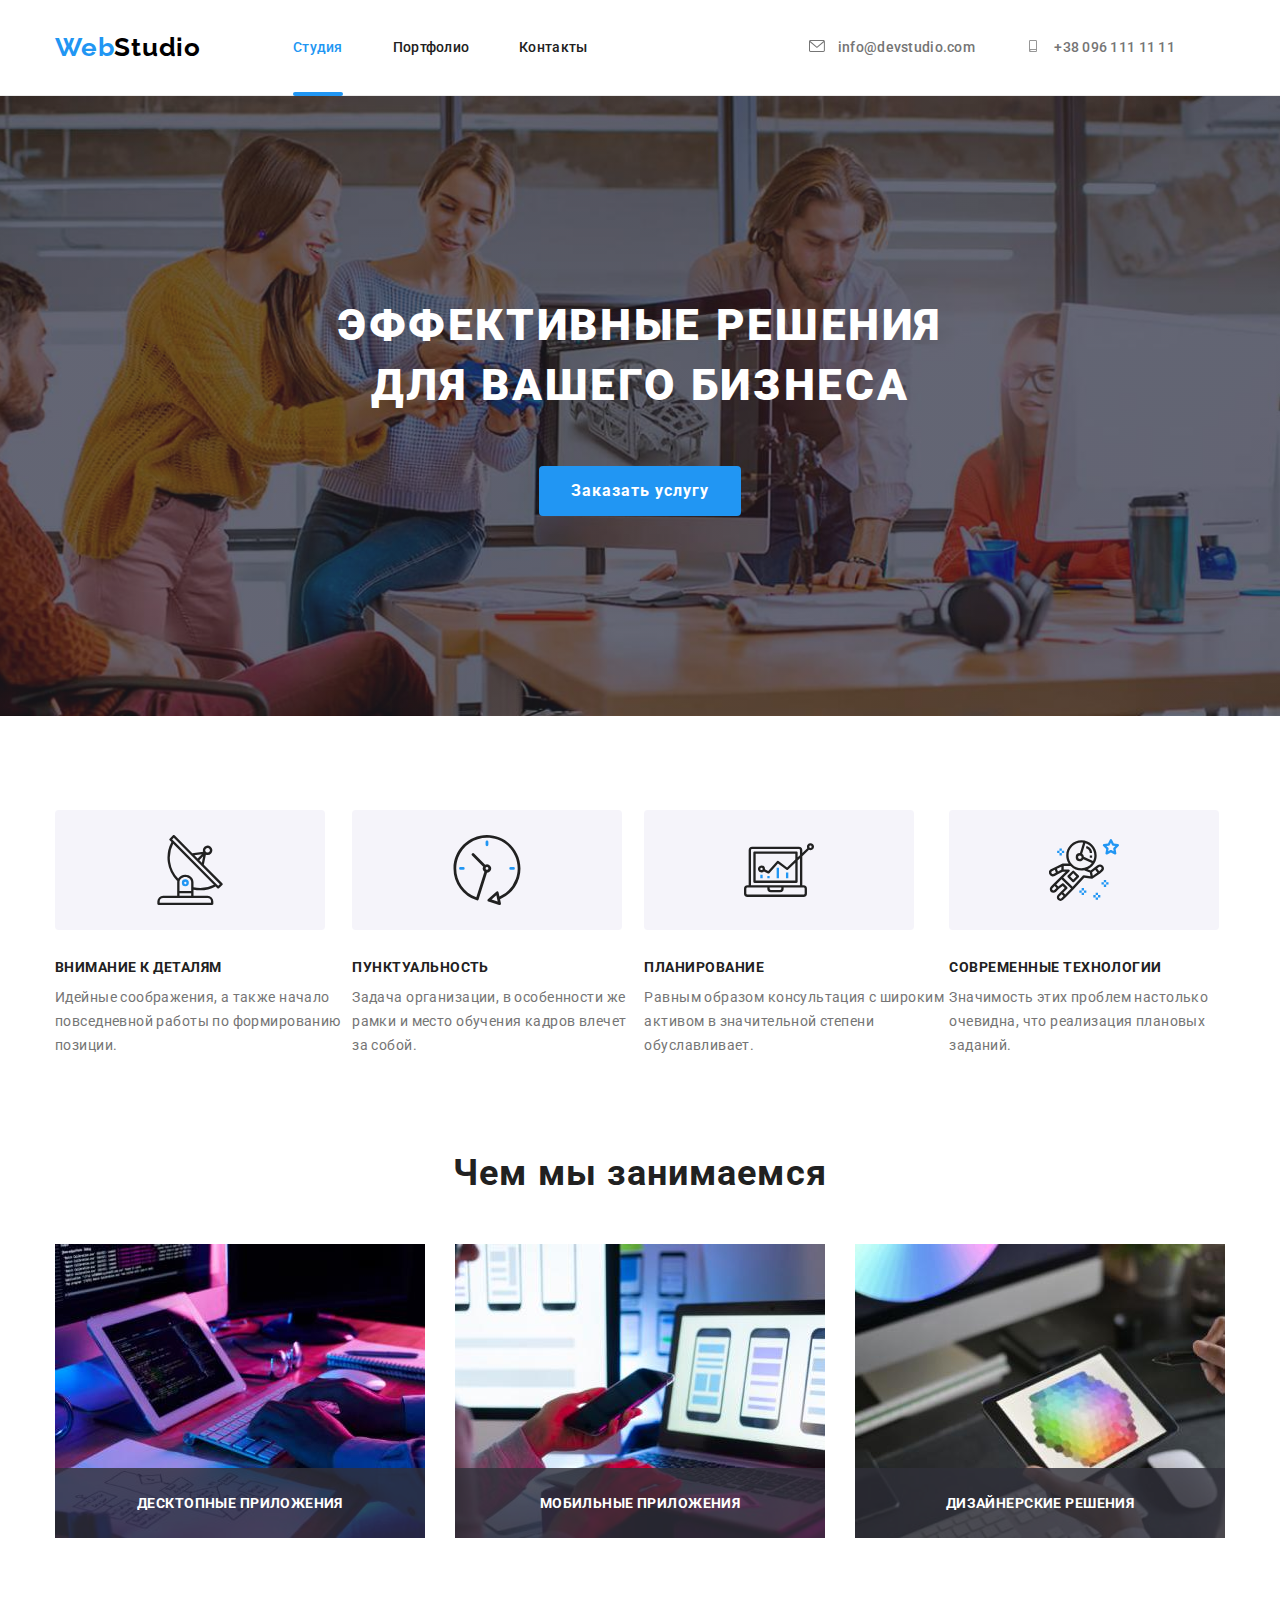
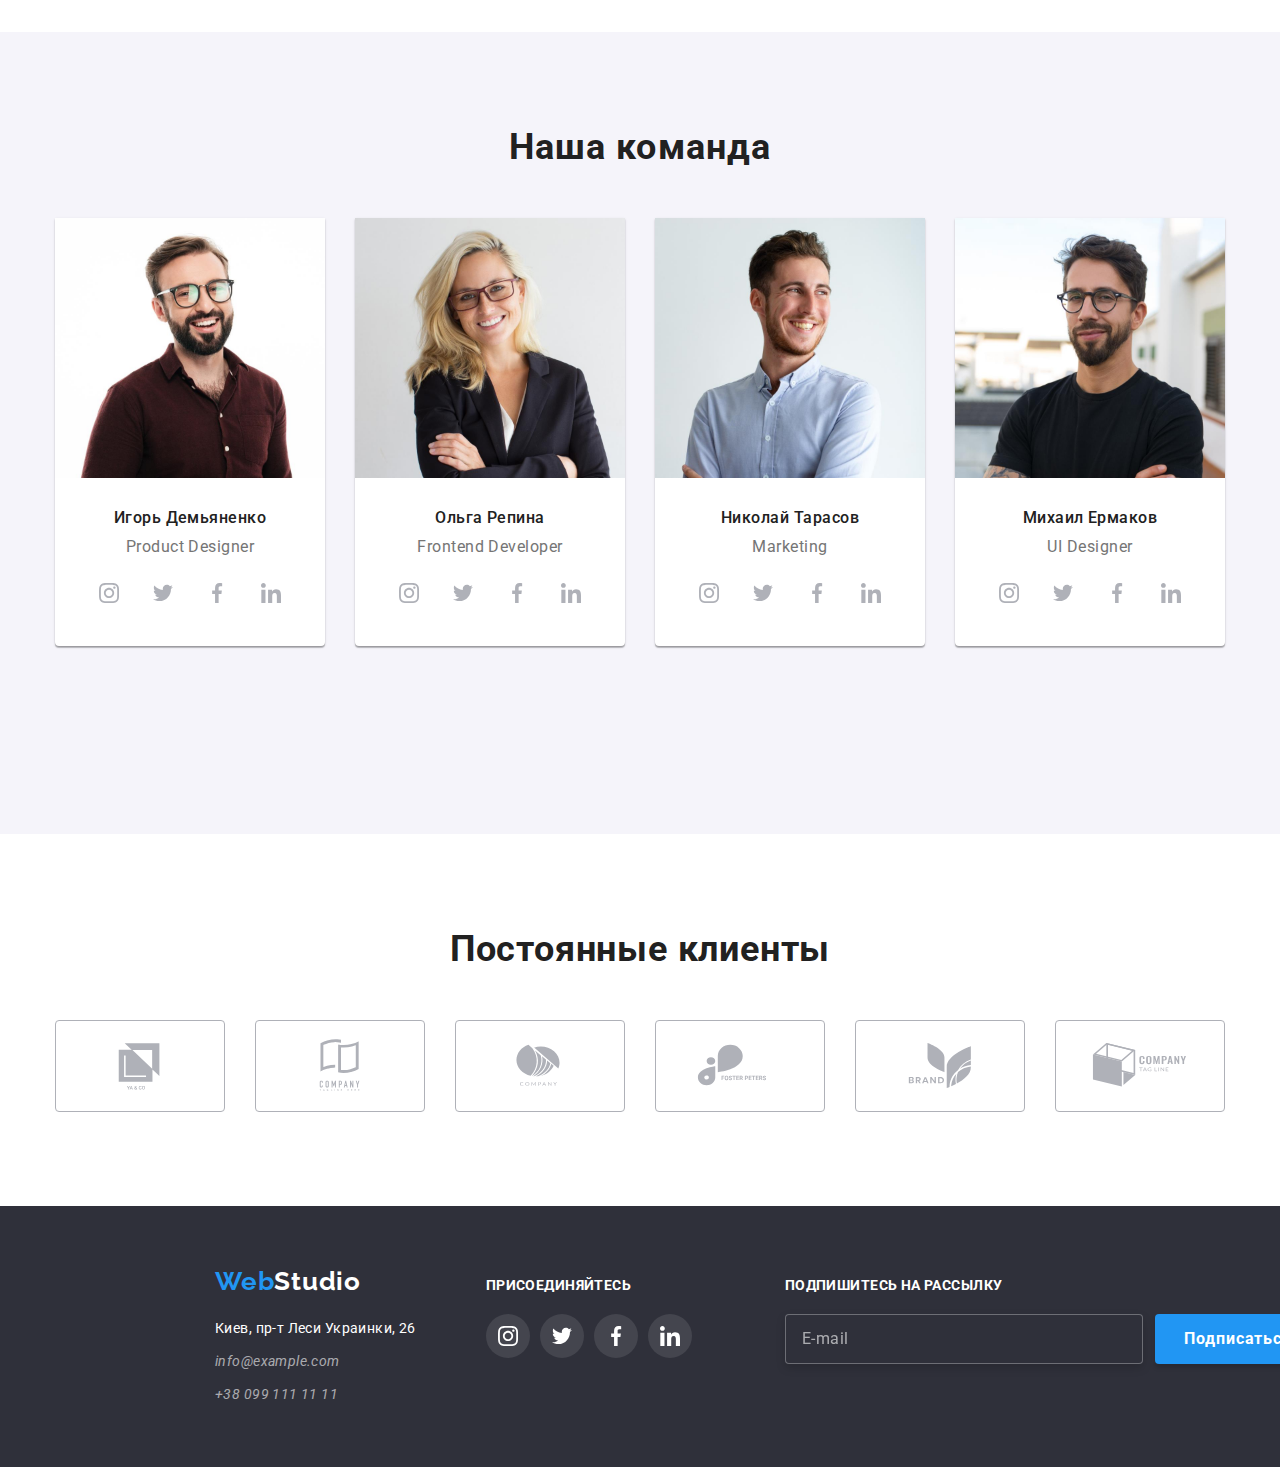
==== commit 4a13f7a4: "hw-6-done" ====
--- a/index.html
+++ b/index.html
@@ -508,7 +508,7 @@
         </div>
       </footer>
     </main>
-    <div class="backdrop is-hidde" data-modal>
+    <div class="backdrop is-hidden" data-modal>
       <div class="modal">
         <button type="button" class="close-btn" data-modal-close>
           <svg class="close-icon">
@@ -522,11 +522,7 @@
             <span class="input-wrapper">
               <input type="name" name="name" id="name" class="modal-input" />
               <svg class="input-icon">
-                <use
-                  href="./images/sprite.svg#icon-ppl"
-                  width="12"
-                  height="12"
-                ></use>
+                <use href="./images/sprite.svg#icon-ppl"></use>
               </svg>
             </span>
           </div>
@@ -535,11 +531,7 @@
             <span class="input-wrapper">
               <input type="tel" name="tel" id="tel" class="modal-input" />
               <svg class="input-icon">
-                <use
-                  href="./images/sprite.svg#icon-tel"
-                  width="13"
-                  height="13"
-                ></use>
+                <use href="./images/sprite.svg#icon-tel"></use>
               </svg>
             </span>
           </div>
@@ -548,11 +540,7 @@
             <span class="input-wrapper">
               <input type="email" name="email" id="email" class="modal-input" />
               <svg class="input-icon">
-                <use
-                  href="./images/sprite.svg#icon-email"
-                  width="15"
-                  height="12"
-                ></use>
+                <use href="./images/sprite.svg#icon-email"></use>
               </svg>
             </span>
           </div>
@@ -565,10 +553,24 @@
               placeholder="Введите текст"
             ></textarea>
           </div>
+          <input
+            type="checkbox"
+            id="modal-checkbox"
+            class="modal-checkbox visually-hidden"
+          />
+          <label for="modal-checkbox" class="check-text"
+            ><span class="custom-checkbox">
+              <svg class="check-icon">
+                <use href="./images/sprite.svg#icon-galka"></use>
+              </svg>
+            </span>
+            Соглашаюсь с рассылкой и принимаю
+            <a href="" class="terms-of-use">Условия договора</a></label
+          >
           <button type="submit" class="modal-btn btn">Отправить</button>
         </form>
       </div>
     </div>
-    <!-- <script src="./js/modal.js"></script> -->
+    <script src="./js/modal.js"></script>
   </body>
 </html>
--- a/css/styles.css
+++ b/css/styles.css
@@ -631,6 +631,7 @@
   letter-spacing: 0.06em;
   padding-left: 29px;
   color: #ffffff;
+  cursor: pointer;
 }
 
 .icon-tg {
@@ -808,6 +809,7 @@
   border: 1px solid rgba(0, 0, 0, 0.1);
   width: 30px;
   height: 30px;
+  transition: 250ms cubic-bezier(0.4, 0, 0.2, 1);
 }
 .close-btn:hover {
   cursor: pointer;
@@ -843,8 +845,13 @@
 }
 
 .input-wrapper {
-  display: block;
+  display: flex;
   position: relative;
+  transition: 250ms cubic-bezier(0.4, 0, 0.2, 1);
+}
+
+.input-wrapper:hover {
+  fill: #2196f3;
 }
 
 .modal-input {
@@ -856,17 +863,32 @@
   outline: none;
   padding-left: 42px;
   padding-right: 20px;
-}
-
-.modal-field {
+  transition: 250ms cubic-bezier(0.4, 0, 0.2, 1);
+}
+
+.modal-input:hover {
+  border-color: #2196f3;
+}
+
+.modal-input:focus {
+  border-color: #2196f3;
+}
+
+.modal-input:focus + .input-icon {
+  fill: #2196f3;
+}
+
+.modal-field:not(:nth-child(4)) {
   margin-bottom: 10px;
 }
 
 .input-icon {
+  width: 13px;
+  height: 13px;
   position: absolute;
   left: 15px;
   top: 50%;
-  transform: translateY(-5%);
+  transform: translateY(-50%);
 }
 
 .modal-text-input {
@@ -880,6 +902,13 @@
   padding-left: 16px;
   padding-right: 16px;
   resize: none;
+  transition: 250ms cubic-bezier(0.4, 0, 0.2, 1);
+  margin-bottom: 20px;
+}
+
+.modal-text-input:hover,
+.modal-text-input:focus {
+  border-color: #2196f3;
 }
 
 .modal-text-input::placeholder {
@@ -890,6 +919,41 @@
   line-height: calc(14 / 12);
   letter-spacing: 0.01em;
   color: rgba(117, 117, 117, 0.5);
+}
+
+.check-text {
+  font-family: Roboto;
+  font-style: normal;
+  font-weight: normal;
+  font-size: 14px;
+  line-height: calc(24 / 14);
+  letter-spacing: 0.03em;
+  color: #757575;
+  display: flex;
+  justify-content: center;
+  align-items: center;
+  margin-bottom: 30px;
+}
+
+.check-text span {
+  width: 16px;
+  height: 15px;
+  border: 2px solid #212121;
+  border-radius: 3px;
+  margin-right: 8px;
+  display: flex;
+  align-items: center;
+  justify-content: center;
+}
+
+.check-icon {
+  width: 11px;
+  height: 8px;
+}
+
+.modal-checkbox:checked + .check-text span {
+  background-color: #2196f3;
+  border: none;
 }
 
 .modal-btn {
@@ -902,4 +966,21 @@
   color: #ffffff;
   display: block;
   margin: 0 auto;
-}
+  cursor: pointer;
+}
+
+.modal-btn:hover {
+  background: #188ce8;
+  box-shadow: 0px 4px 4px rgba(0, 0, 0, 0.15);
+}
+
+.visually-hidden {
+  position: absolute;
+  width: 1px;
+  height: 1px;
+  margin: -1px;
+  padding: 0;
+  overflow: hidden;
+  border: 0;
+  clip: rect(0 0 0 0);
+}
